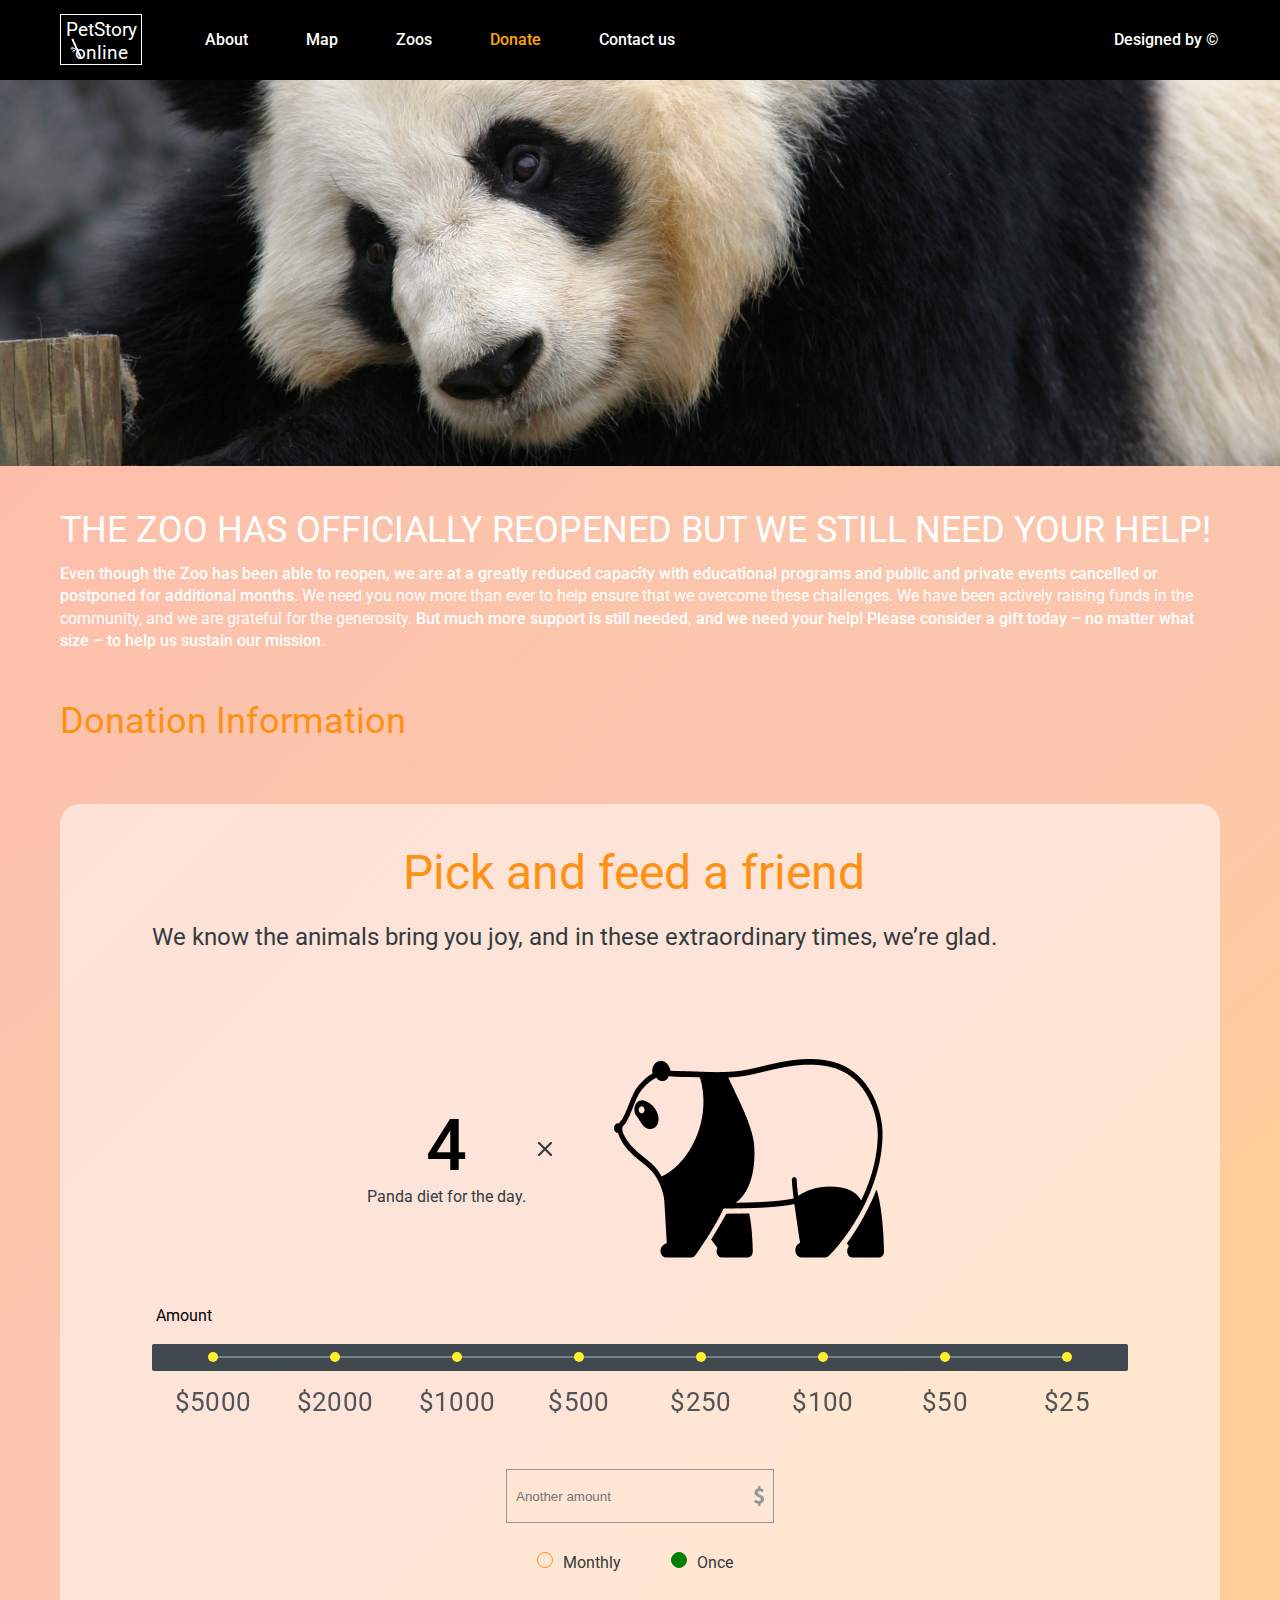
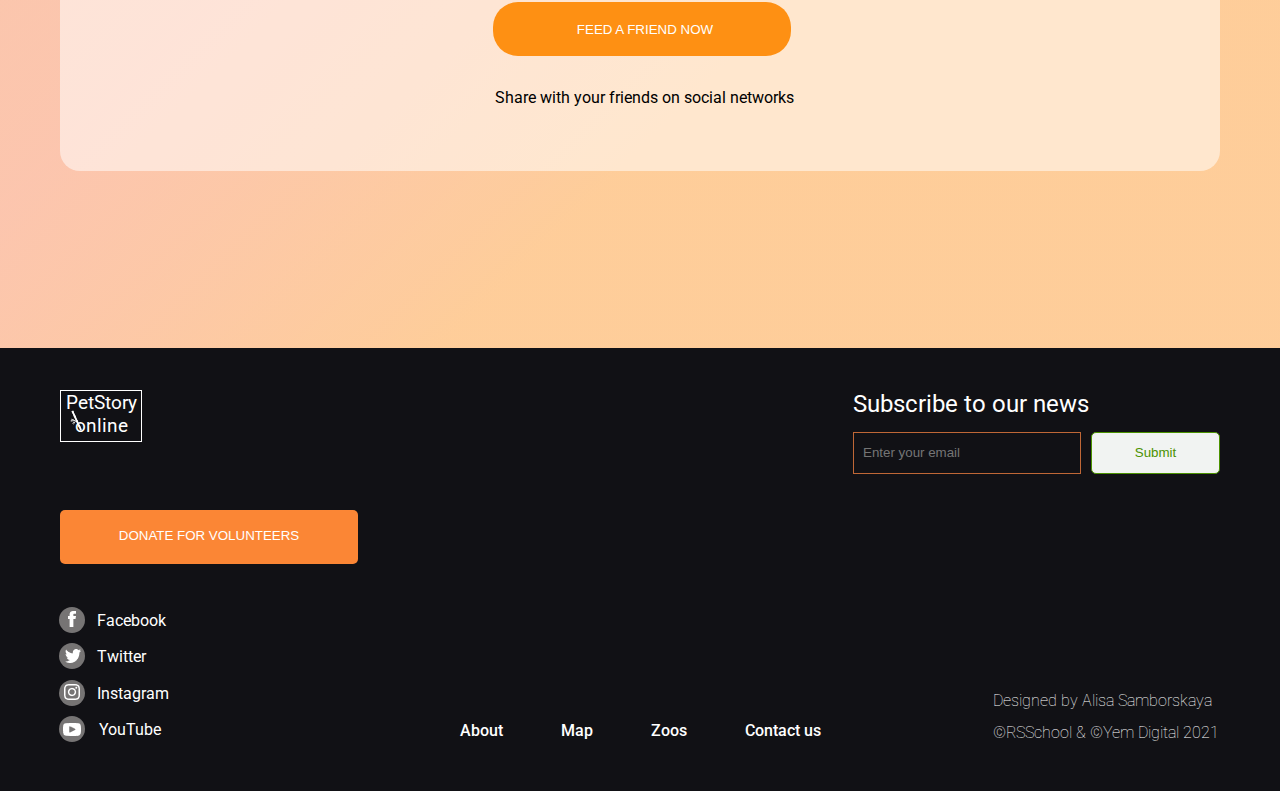
==== online-zoo/pages/donate/index.html @ 0aae767b "fix: add constraint on the input field, type=number" ====
<!DOCTYPE html>
<html lang="en">
<head>
    <meta charset="UTF-8">
    <meta http-equiv="X-UA-Compatible" content="IE=edge">
    <meta name="viewport" content="width=device-width, initial-scale=1.0">
    <!-- Fonts -->
    <link rel="preconnect" href="https://fonts.googleapis.com">
    <link rel="preconnect" href="https://fonts.gstatic.com" crossorigin>
    <link href="https://fonts.googleapis.com/css2?family=Roboto:wght@100;300;400;500;700&display=swap" rel="stylesheet">
    <!-- Css -->
    <link rel="stylesheet" href="../../assets/node_modules/normalize.css/normalize.css">
    <link rel="stylesheet" href="style.css">
    <!-- Icon -->
    <link rel="shortcut icon" href="../../assets/icons/donation.ico">
    <title>donate</title>
</head>
<body>
    <header class="header">
        <div class="container">
            <div class="wrapper">
                <div class="header__content">
                    <div class="header__menu">
                        <div class="header__logo">
                            <div class="header__logo__bamboo">
                                <img src="../../assets/icons/header_bamboo.svg" alt="bamboo">
                            </div>
                            <h1>
                                <a href="https://rolling-scopes-school.github.io/nkp1sss-JSFE2022Q3/online-zoo/pages/main">PetStory
                                    online</a>
                            </h1>
                        </div>
                        <nav class="menu__body">
                            <div class="menu__list">
                                <ul class="menu__list">
                                    <li><a class="menu__link" href="https://rolling-scopes-school.github.io/nkp1sss-JSFE2022Q3/online-zoo/pages/main">About</a>
                                    </li>
                                    <li><a href="#" class="menu__link">Map</a></li>
                                    <li><a href="#" class="menu__link">Zoos</a></li>
                                    <li><a class="donate" href="https://rolling-scopes-school.github.io/nkp1sss-JSFE2022Q3/online-zoo/pages/donate"
                                            class="menu__link">Donate</a></li>
                                    <li><a href="#" class="menu__link">Contact us</a></li>
                                </ul>
                            </div>
                        </nav>
                    </div>
                    <div>
                        <a class="designed"
                            href="https://www.figma.com/file/jfEFwkXVj1WRq7sUHDr8os/PetStory-online">Designed by ©
                        </a>
                    </div>
                </div>
            </div>
        </div>
    </header>
    <main class="main">
        <section class="background__panda"></section>
        <section class="feed__friend">
            <div class="wrapper">
                <div class="feed__friend__content">
                    <h2 class="content__title">THE ZOO HAS OFFICIALLY REOPENED BUT WE STILL NEED YOUR HELP!</h2>
                    <p class="content__text">Even though the Zoo has been able to reopen, we are at a greatly reduced capacity with educational programs and public
                    and private events cancelled or postponed for additional months. <span>We need you now more than ever to help ensure that we
                    overcome these challenges. We have been actively raising funds in the community, and we are grateful for the generosity.</span> But much more support is still needed, and we need your help! Please consider a gift today – no matter what size – to
                    help us sustain our mission.</p>
                    <p class="donation__info">Donation Information</p>
                    <div class="donate__">
                        <div class="wrpr">
                            <h2 class="donate__title">Pick and feed a friend</h2>
                            <p class="donate__text">We know the animals bring you joy, and in these extraordinary times, we’re glad.</p>
                            <div class="donate__widget">
                                <div class="donate__diet">
                                    <p class="p1">4</p>
                                    <p class="p2">Panda diet for the day.</p>
                                </div>
                                <div class="donate__icon">
                                    <img src="../../assets/icons/x_icon.png" alt="x__icon">
                                </div>
                                <div class="donate__panda">
                                    <img src="../../assets/images/animals-widget.png" alt="animals-widget">
                                </div>
                            </div>
                            <p class="donate__amount">Amount</p>
                            <div class="donate__dollars">
                                <div id="form-wrapper">
                                    <form action="/p/quote.php" method="GET">
                                        <div id="debt-amount-slider">
                                            <input type="radio" name="debt-amount" id="1" value="1" required>
                                            <label for="1" data-debt-amount="$5000"></label>
                                            <input type="radio" name="debt-amount" id="2" value="2" required>
                                            <label for="2" data-debt-amount="$2000"></label>
                                            <input type="radio" name="debt-amount" id="3" value="3" required>
                                            <label for="3" data-debt-amount="$1000"></label>
                                            <input type="radio" name="debt-amount" id="4" value="4" required>
                                            <label for="4" data-debt-amount="$500"></label>
                                            <input type="radio" name="debt-amount" id="5" value="5" required>
                                            <label for="5" data-debt-amount="$250"></label>
                                            <input type="radio" name="debt-amount" id="6" value="6" required>
                                            <label for="6" data-debt-amount="$100"></label>
                                            <input type="radio" name="debt-amount" id="7" value="7" required>
                                            <label for="7" data-debt-amount="$50"></label>
                                            <input type="radio" name="debt-amount" id="8" value="8" required>
                                            <label for="8" data-debt-amount="$25"></label>
                                            <div id="debt-amount-pos"></div>
                                        </div>
                                    </form>
                                </div>
                            </div>
                            <div class="donate__middle">
                                <div class="donate__number">
                                    <input  oninput="if (value.length > 4) value = 9999" min="1" max="9999" maxlength="4" class="donate__number__input" type="number" placeholder="Another amount">
                                </div>
                                <div class="donate__radio__buttons">
                                    <div class="rb__first">
                                        <label>
                                            <input class="rb" type="radio" name="first">
                                            Monthly
                                        </label>
                                    </div>
                                    <div class="rb_second">
                                        <label>
                                            <input class="rb" type="radio" name="first" checked>
                                            Once
                                        </label>
                                    </div>
                                </div>
                                <button class="feed__friend__now button">Feed a friend now</button>
                                <p class="donate__share">Share with your friends on social networks</p>
                            </div>
                        </div>
                    </div>
                </div>
            </div>
        </section>
    </main>
    <footer class="footer">
        <div class="container">
            <div class="wrapper">
                <div class="footer__content">
                    <div class="footer__logo">
                        <div class="footer__logo__bamboo">
                            <img src="../../assets/icons/header_bamboo.svg" alt="bamboo">
                        </div>
                        <h2>
                            <a href="https://rolling-scopes-school.github.io/nkp1sss-JSFE2022Q3/online-zoo/pages/main">PetStory
                                online</a>
                        </h2>
                    </div>
                    <div class="subscribe__form">
                        <h2 class="subscribe__title">Subscribe to our news</h2>
                        <form class="form" action="#">
                            <div class="input-bg">
                                <input type="email" placeholder="Enter your email" required>
                            </div>
                            <button class="form-btn" type="submit">Submit</button>
                        </form>
                    </div>
                    <div class="wrapper__wrapper">
                        <div class="wrapper__donat__button">
                            <form
                                action="https://rolling-scopes-school.github.io/nkp1sss-JSFE2022Q3/online-zoo/pages/donate"
                                method="GET">
                                <button type="submit" class="donate__button button">donate for volunteers</button>
                            </form>
                        </div>
                    </div>
                    <ul class="network__icons">
                        <li class="network__item">
                            <a class="net__link" href="#">
                                <span class="span">
                                    <img class="network fb" src="../../assets/icons/fb.png" alt="fb">
                                </span>
                                &nbsp; Facebook
                            </a>
                        </li>
                        <li class="network__item">
                            <a class="net__link" href="#">
                                <span class="span">
                                    <img class="network tw" src="../../assets/icons/tw.png" alt="tw">
                                </span>
                                Twitter
                            </a>
                        </li>
                        <li class="network__item">
                            <a class="net__link" href="#">
                                <span class="span">
                                    <img class="network inst" src="../../assets/icons/inst.png" alt="inst">
                                </span>
                                Instagram
                            </a>
                        </li>
                        <li class="network__item">
                            <a class="net__link" href="#">
                                <span class="span">
                                    <img class="network youtube" src="../../assets/icons/youtube.png" alt="youtube">
                                </span>
                                YouTube
                            </a>
                        </li>
                    </ul>
                    <!--<div class="network__icons">
                        <div class="icon1 icon">
                            <div class="network__image">
                                <img src="../../assets/icons/fb.png" alt="fb">
                            </div>
                            <p class="network__name"><a class="link"
                                    href="https://www.facebook.com/profile.php?id=100042262929899">Facebook</a></p>
                        </div>
                        <div class="icon2 icon">
                            <div class="network__image">
                                <img src="../../assets/icons/tw.png" alt="tw">
                            </div>
                            <p class="network__name"><a class="link" href="https://twitter.com/nkp1sss">Twitter</a></p>
                        </div>
                        <div class="icon3 icon">
                            <div class="network__image">
                                <img src="../../assets/icons/inst.png" alt="inst">
                            </div>
                            <p class="network__name"><a class="link"
                                    href="https://www.instagram.com/nikita__kovalyov/">Instagram</a></p>
                        </div>
                        <div class="icon4 icon">
                            <div class="network__image">
                                <img src="../../assets/icons/youtube.png" alt="youtube">
                            </div>
                            <p class="network__name"><a class="link"
                                    href="https://www.youtube.com/c/RollingScopesSchool">YouTube</a></p>
                        </div>
                    </div>-->
                    <nav class="menu__body footer__menu__body">
                        <div class="menu__list">
                            <ul class="menu__list">
                                <li><a class="about"
                                        href="https://rolling-scopes-school.github.io/nkp1sss-JSFE2022Q3/online-zoo/pages/main">About</a>
                                </li>
                                <li><a href="#" class="menu__link">Map</a></li>
                                <li><a href="#" class="menu__link">Zoos</a></li>
                                <li><a href="#" class="menu__link">Contact us</a></li>
                            </ul>
                        </div>
                    </nav>
                    <div class="designer__end">
                        <p class="footer__designed">Designed by Alisa Samborskaya<br>©RSSchool & ©Yem Digital 2021</p>
                    </div>
                </div>
            </div>
        </div>
    </footer>
</body>
</html>
---- online-zoo/pages/donate/style.css ----
/* General */
*,
*:before,
*:after {
    box-sizing: border-box;
}

body {
    margin: 0;
    padding: 0;
    font-family: 'Roboto', sans-serif;
    font-weight: 400;
    height: 2300px;
}

a {
    text-decoration: none;
}


.button {
    width: 298px;
    height: 54px;
    color: #FFFFFF;
    text-align: center;
    text-transform: uppercase;
    cursor: pointer;
    border: none;
    font-weight: 500;
    line-height: 140%;
}

.button:hover {
    background-color: orange;
}

.button:active {
    background-color: green;
}




/* Container and wrapper */
.container {
    max-width: 1600px;
    margin: 0 auto;
    width: 100%;
}

.wrapper {
    max-width: 1160px;
    margin: 0 auto;
    width: 100%;
}

/* Header */
.header {
    background-color: black;
    position: relative;
    z-index: 1;
}

.header__content {
    display: flex;
    flex-direction: row;
    justify-content: space-between;
    align-items: center;
    padding: 1px 0 2px 0;
    position: relative;
    z-index: 1;
}

.header__menu {
    display: flex;
    align-items: center;
    margin-left: 10px;
}

.header__logo {
    max-width: 82px;
    margin-left: -10px;
    margin-right: 23px;
}

.header__logo__bamboo {
    position: absolute;
    top: 38px;
    margin-left: 10px;
}

h1 {
    font-weight: 400;
    font-size: 19.0145px;
    line-height: 120%;
    text-align: center;
    vertical-align: center;
    border: 1.18841px solid white;
    padding-top: 4px;
}

h1 a {
    color: white;
}

.menu__list {
    display: flex;
}

.menu__list li {
    margin-right: 58px;
    list-style-type: none;
    font-weight: 500;
}

.menu__list a {
    color: white;
}

.menu__link:hover {
    color: orange;
}

.menu__link:active {
    color: green;
}

a.donate {
    color: orange;
    cursor: default;
}

.designed {
    color: white;
    font-weight: 500;
    margin-right: 1px;
}

.designed:hover {
    text-decoration: underline;
}

/* background__panda */
.background__panda {
    height: 390px;
    background-image: url('../../assets/images/panda_bg.png');
    background-position: center;
    background-size: cover;
    background-repeat: no-repeat;
    overflow: hidden;
    position: relative;
    bottom: 4px;
}


/* feed__friend */
.feed__friend {
    min-height: 1482px; /*
    gew
    few
    fe
    bf
bfd
bfd
    */
    background: linear-gradient(315.75deg, rgba(254, 210, 144, 0.7) 30.06%, #FEBDAB 100.95%, rgba(254, 210, 144, 0.7) 106.36%), linear-gradient(315.75deg, rgba(254, 189, 171, 0.74) 30.06%, rgba(243, 169, 248, 0.66) 50.74%, #E0D8F0 80.49%, #EAF7FE 127.9%, #EAF7FE 149.54%), linear-gradient(315.75deg, rgba(254, 189, 171, 0.74) 30.06%, rgba(243, 169, 248, 0.66) 50.74%, #E0D8F0 80.49%, #EAF7FE 127.9%, #EAF7FE 149.54%);
    position: relative;
    bottom: 34px;
}

.feed__friend__content {}

.content__title {
    font-weight: 400;
    font-size: 36px;
    color: white;
    padding-top: 43px;
}

.content__text {
    font-weight: 500;
    font-size: 16px;
    line-height: 140%;
    color: white;
    margin-top: -18px;
    margin-bottom: 46px;
}

.content__text span {
    font-weight: 400;
}

.donation__info {
    font-size: 36px;
    line-height: 130%;
    color: #FE9013;
    margin-bottom: 59px;
}

.donate__ {
    background: rgba(255, 255, 255, 0.52);
    -webkit-backdrop-filter: blur(2px);
    -moz-backdrop-filter: blur(2px);
    border-radius: 20px;
}

.wrpr {
    max-width: 976px;
    margin: 0 auto;
    width: 100%;
}

.donate__title {
    font-size: 48px;
    line-height: 120%;
    color: #FE9013;
    font-weight: 400;
    text-align: center;
    padding-top: 40px;
    margin-left: -13px;
    margin-bottom: -3px;
}

.donate__text {
    font-weight: 400;
    font-size: 24px;
    line-height: 120%;
    color: #333B41;
}

.donate__widget {
    display: flex;
    justify-content: center;
    align-items: center;
}

.donate__diet {
    text-align: center;
    margin-top:108px;
}

.donate__diet .p1 {
    font-weight: 500;
    font-size: 72px;
    color: black;
    margin: 0;
    margin-bottom: 10px;
    position: relative;
    right: 1px;
}

.donate__diet.donate__diet .p2 {
    font-weight: 400;
    font-size: 16px;
    line-height: 140%;
    color: #333B41;
    position: relative;
    bottom: 18px;
    right: 1px;
}

.donate__icon {
    margin-left: 11px;
    margin-right: 76px;
    margin-top: 64px;
}

.donate__panda {
    position: relative;
    right: 14px;
    margin-top: 36px;
}

.donate__amount {
    line-height: 140%;
    color: black;
    font-weight: 400;
    margin-top: 43px;
    margin-left: 4px;
}

/*.donate__dollars {
    margin-top: 17px;
    height: 27px;
    background: #404950;
    border-radius: 2px;
}*/
#form-wrapper {
    width: 100%;
    display: flex;
    flex-direction: column;
    align-items: center;
    margin-top: 17px;
    height: 27px;
    background: #404950;
    border-radius: 2px;
    position: relative;
}

form {
    width: 100%;
}

form #debt-amount-slider {
    display: flex;
    flex-direction: row;
    align-content: stretch;
    position: relative;
    width: 100%;
    height: 50px;
    user-select: none;
    position: absolute;
    bottom: -11px;
}

form #debt-amount-slider::before {
    content: " ";
    position: absolute;
    height: 2px;
    width: 100%;
    width: calc(100% * (8.8 / 10));
    top: 50%;
    left: 50%;
    transform: translate(-50%, -50%);
    background: #72828E;
}

form #debt-amount-slider input,
form #debt-amount-slider label {
    box-sizing: border-box;
    flex: 1;
    user-select: none;
    cursor: pointer;
}

form #debt-amount-slider label {
    display: inline-block;
    position: relative;
    width: 20%;
    height: 100%;
    user-select: none;
}

form #debt-amount-slider label::before {
    content: attr(data-debt-amount);
    position: absolute;
    left: 50%;
    margin-top: 10px;
    transform: translate(-50%, 45px);
    font-size: 26px;
    font-weight: 500;
    letter-spacing: 0.4px;
    font-weight: 400;
    white-space: nowrap;
    opacity: 0.85;
    transition: all 0.15s ease-in-out;
    color: #333B41;
}

form #debt-amount-slider label::after {
    content: " ";
    position: absolute;
    left: 50%;
    top: 50%;
    font-size: 26px;
    font-weight: 500;
    transform: translate(-50%, -50%);
    width: 10px;
    height: 10px;
    background: #FFEE2E;
    border-radius: 50%;
    pointer-events: none;
    user-select: none;
    z-index: 1;
    cursor: pointer;
    transition: all 0.15s ease-in-out;
}

form #debt-amount-slider label:hover::after {
    transform: translate(-50%, -50%) scale(1.25);
}

form #debt-amount-slider input {
    display: none;
}

form #debt-amount-slider input:checked+label::before {
    font-weight: 600;
    opacity: 1;
}

form #debt-amount-slider input:checked+label::after {
    border-width: 4px;
    transform: translate(-50%, -50%) scale(0.75);
    content: '';
    position: absolute;
    background-image: url('../../assets/images/circles.png');
    left: 50%;
    top: 50%;
    height: 40px;
    width: 40px;
    background-size: 40px 40px;
}

form #debt-amount-slider input:checked~#debt-amount-pos {
    opacity: 1;
}

form #debt-amount-slider input:checked:nth-child(1)~#debt-amount-pos {
    left: 10%;
}

form #debt-amount-slider input:checked:nth-child(3)~#debt-amount-pos {
    left: 30%;
}

form #debt-amount-slider input:checked:nth-child(5)~#debt-amount-pos {
    left: 50%;
}

form #debt-amount-slider input:checked:nth-child(7)~#debt-amount-pos {
    left: 70%;
}

form #debt-amount-slider input:checked:nth-child(9)~#debt-amount-pos {
    left: 90%;
}

form #debt-amount-slider #debt-amount-pos {

}

form:valid #debt-amount-slider input+label::before {
    transform: translate(-50%, 45px) scale(0.9);
    transition: all 0.15s linear;
}

form:valid #debt-amount-slider input:checked+label::before {
    transform: translate(-50%, 45px) scale(1.1);
    transition: all 0.15s linear;
    color: #FE9013;
}

form:valid #debt-amount-slider input:checked::before {
    content: '';
    position: absolute;
    background-image: url('../../assets/images/circles.png');
    left: 50px;
    top: 50px;
    height: 40px;
    width: 40px;
    background-size: 40px 40px;
}

@keyframes spin {
    from {
        transform: rotate(0deg);
        width: 24px;
        opacity: 1;
        margin-right: 12px;
    }

    to {
        transform: rotate(360deg);
        width: 24px;
        opacity: 1;
        margin-right: 12px;
    }
}

.donate__middle {
    display: flex;
    flex-direction: column;
    align-items: center;
    margin-top: 98px;
    padding-bottom: 48px;
}

input[type="number"] {
    width: 268px;
    height: 54px;
    background-color: #FEE5D4;
    border: 1px solid #929699;
    color: #929699;
    padding-left: 9px;
}

input::-webkit-outer-spin-button,
input::-webkit-inner-spin-button {
    -webkit-appearance: none;
    margin: 0;
}

.donate__number__input {
    position: relative;
    background-image: url('../../assets/icons/dollar.png');
    background-position: 96.6% 50%;
    background-repeat: no-repeat;
}

.donate__radio__buttons {
    margin-top: 26px;
    display: flex;
    justify-content: space-around;
    width: 280px;
    margin-left: 5px;
}

.donate__radio__buttons label {
    line-height: 140%;
    color: #333B41;
    font-weight: 400;
}

input[type="radio"] {
    -webkit-appearance: none;
    margin-right: 6px;
    width: 16px;
    height: 16px;
    border-radius: 50%;
    border: 1px solid #FE9013
}

input[type="radio"]:checked {
    background-color: green;
    border: 1px solid green;
}

.rb__first {
    margin-right: 0;
    position: relative;
    right: 21px;
}

.rb_second {
    margin-left: -76px;
}

.button {
    width: 298px;
    height: 54px;
    color: #FFFFFF;
    text-align: center;
    text-transform: uppercase;
    cursor: pointer;
    border: none;
    font-weight: 500;
    line-height: 140%;
}

.feed__friend__now {
    border-radius: 25px;
    background-color: #FE9013;
    margin-top: 28px;
    margin-left: 3px;
    padding-left: 13px;
    padding-top: 2px;
}

.donate__share {
    margin-top: 32px;
    margin-left: 8px;
}

/* Footer */
.footer {
    position: relative;
    bottom: 34px;
    height: 443px;
    background-color: #111115;
}

.footer .wrapper {
    position: relative;
}

.footer__content {
    display: flex;
    flex-flow: row wrap;
    justify-content: space-between;
    align-items: flex-end;
}

.footer__logo {
    max-width: 82px;
}

.footer__logo__bamboo {
    position: absolute;
    top: 62px;
    margin-left: 10px;
}

.footer__logo h2 {
    position: relative;
    bottom: 16px;
    font-weight: 400;
    font-size: 19.0145px;
    line-height: 120%;
    text-align: center;
    vertical-align: center;
    border: 1.18841px solid white;
    padding-top: 1px;
    padding-bottom: 3px;
}

.footer__logo h2 a {
    color: white;
}

.subscribe__form {
    width: 367px;
}

.subscribe__title {
    font-style: normal;
    font-weight: 400;
    font-size: 24px;
    line-height: 120%;
    color: white;
    margin-top: 42px;
    margin-bottom: 13px;
}

.form {
    display: flex;
    align-items: center;
}

input[type=email] {
    background-color: #111115;
    width: 228px;
    border: 1px solid #BF6736;
    height: 42px;
    padding-left: 9px;
    color: #BDBDBD;
    margin-right: 10px;
}

.form-btn {
    width: 129px;
    height: 42px;
    background: #F1F3F2;
    border: 1px solid #4B9200;
    border-radius: 5px;
    color: #4B9200;
    cursor: pointer;
}

.form-btn:hover {
    background-color: #ffd8d8;
}

.wrapper__wrapper {
    width: 100%;
}

.wrapper__donat__button {
    margin-top: 36px;
    width: 298px;
}

.donate__button {
    background-color: #FB8635;
    border-radius: 5px;
    cursor: pointer;
}

.icon {
    display: flex;
    align-items: center;
    margin-bottom: -24px;
}

.network__icons {
    margin-top: 28px;
}

.network__image {
    width: 26px;
    height: 26px;
    background: rgba(196, 196, 196, 0.5);
    display: flex;
    justify-content: center;
    align-items: center;
    border-radius: 50%;
    margin-right: 12px;
}

.network__image:hover {
    opacity: 0.6;
}

.network__name {
    margin-top: 21px;
    line-height: 140%;
    color: white;
    cursor: pointer;
}

.network__name:hover {
    text-decoration: underline;
}

.footer__menu__body {
    position: relative;
    top: 2px;
    left: 56px;
}

.link {
    color: white;
}

.designer__end {
    position: relative;
    top: 6px;
    right: 1px;
}

.footer__designed {
    font-weight: 100;
    font-size: 16px;
    line-height: 130%;
    color: white;
    margin-bottom: -5px;
    position: relative;
    bottom: 16px;
    line-height: 200%;
}

.footer__designed:hover {
    text-decoration: underline;
    color: green;
    cursor: pointer;
}

.span:before {
    content: '';
    position: absolute;
    top: -4px;
    left: -18px;
    z-index: 0;
    height: 26px;
    width: 26px;
    border-radius: 15px;
    background-color: #767474;
}

.network__icons {
    position: relative;
    top: 18px;
    left: -23px;
}

.network {
    position: relative;
    left: -9px;
    top: 1px;
}

.fb {}

.tw {
    left: -12px;
    top: 1px;
}

.inst {
    left: -13px;
    top: 1px;
}

.youtube {
    left: -14px;
    bottom: 1px;
}

.network__item {
    margin-bottom: 17px;
}

.network__item:hover {
    color: green;
}

.network__item a {
    position: relative;
    color: white;
    text-align: left;
}

.net__link:hover {
    color: green;
}
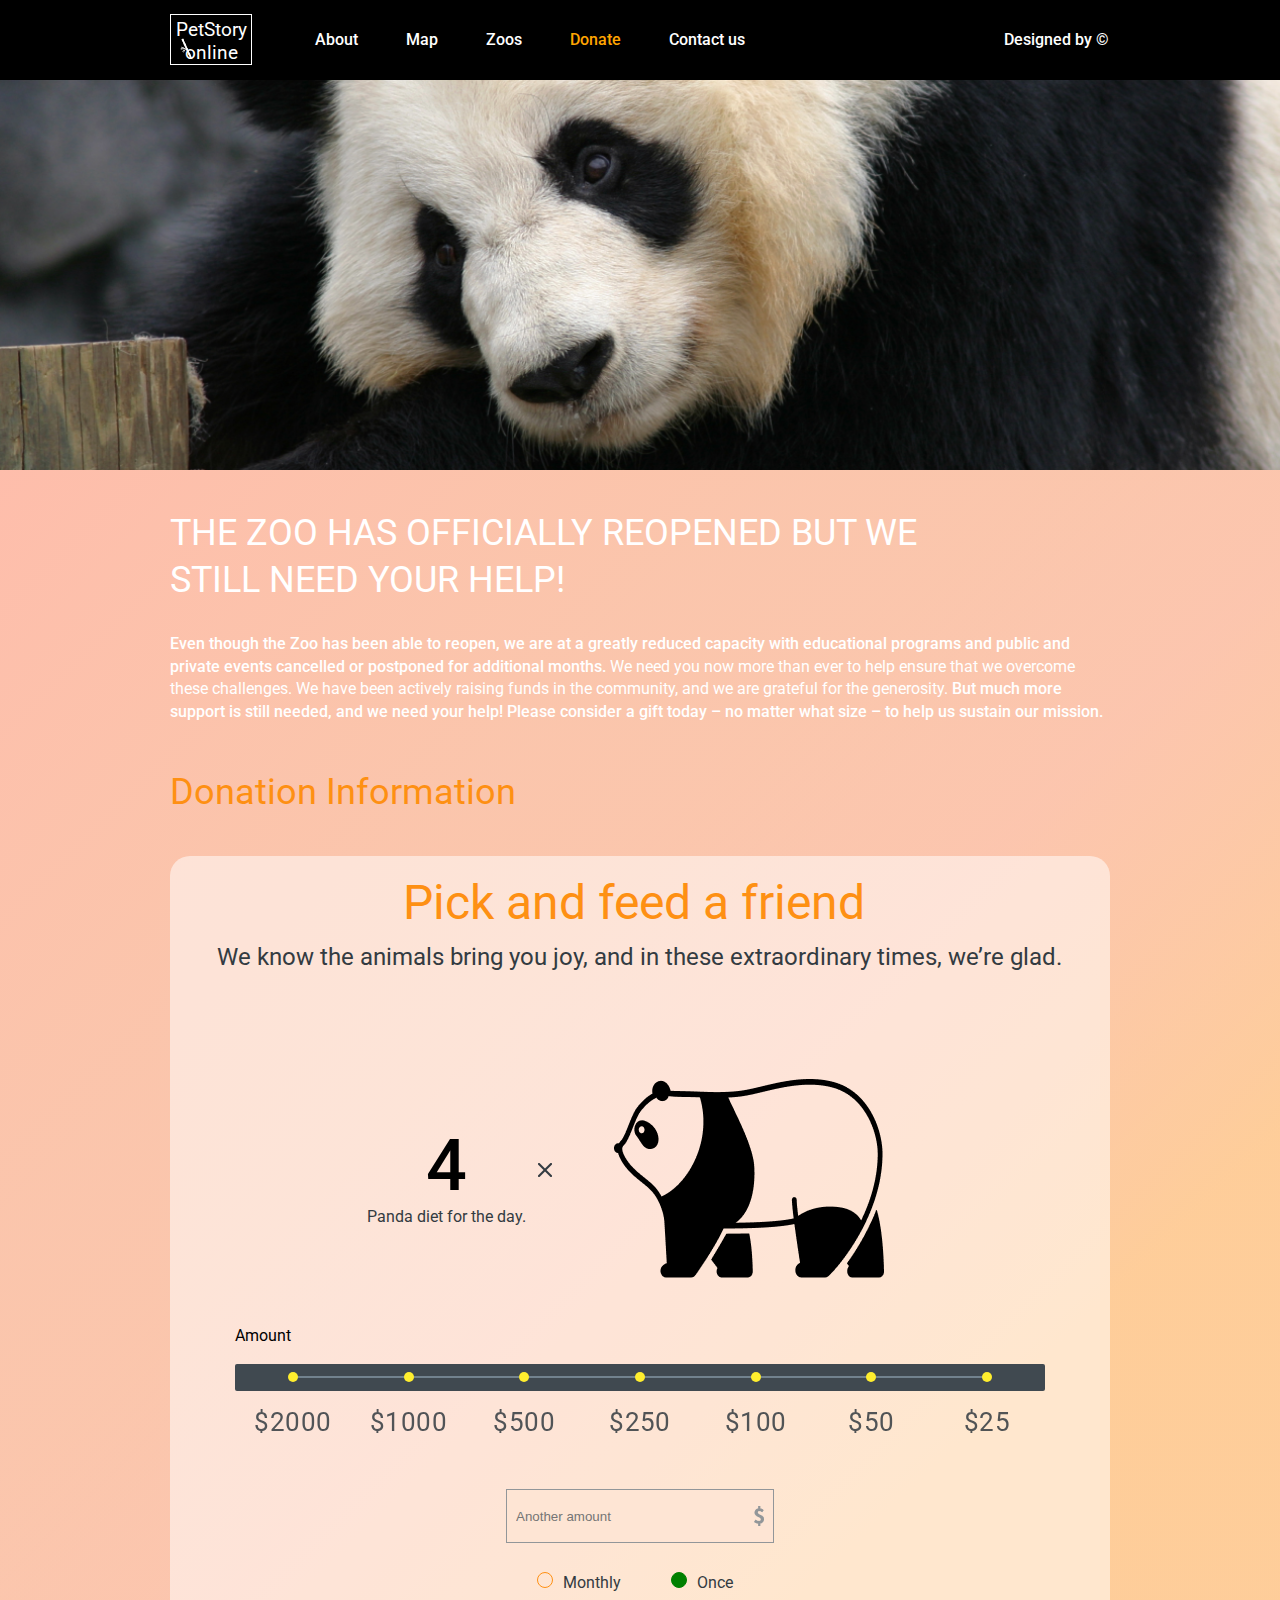
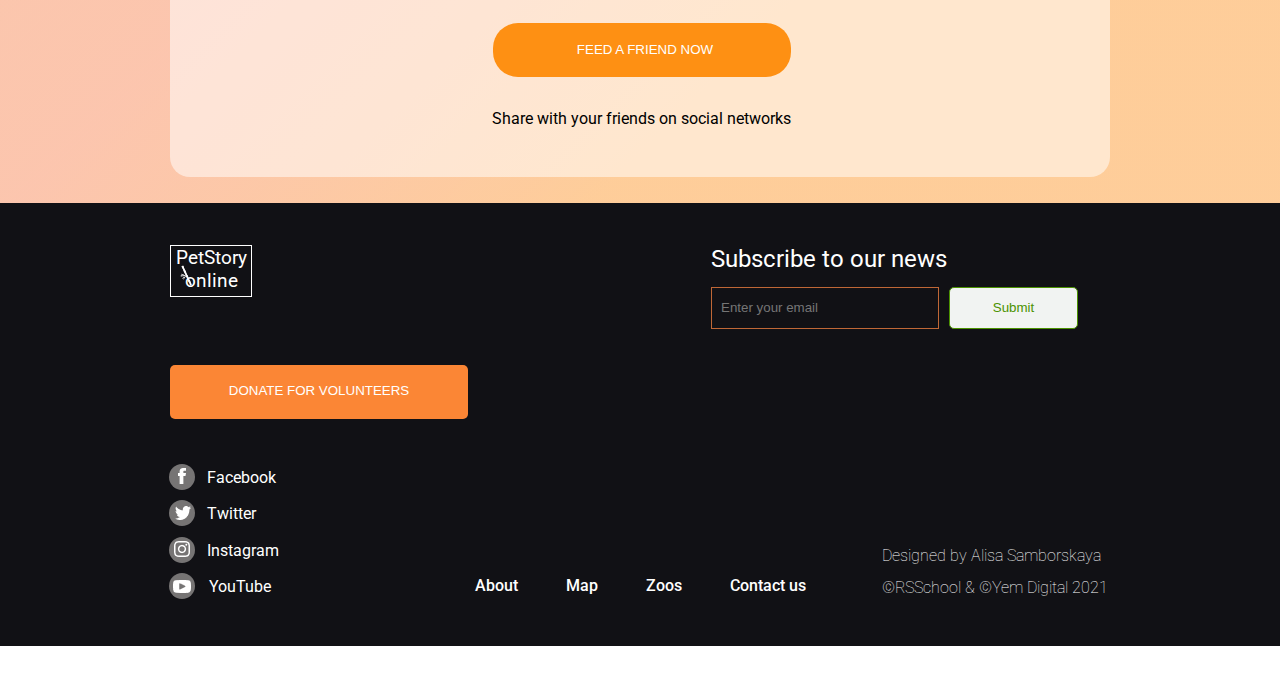
==== commit 8f02c8ef: "feat: add adaptiv on the 1000px breakpoint on the petstory page" ====
--- a/online-zoo/pages/donate/index.html
+++ b/online-zoo/pages/donate/index.html
@@ -84,24 +84,45 @@
                             <div class="donate__dollars">
                                 <div id="form-wrapper">
                                     <form action="/p/quote.php" method="GET">
-                                        <div id="debt-amount-slider">
-                                            <input type="radio" name="debt-amount" id="1" value="1" required>
-                                            <label for="1" data-debt-amount="$5000"></label>
-                                            <input type="radio" name="debt-amount" id="2" value="2" required>
-                                            <label for="2" data-debt-amount="$2000"></label>
-                                            <input type="radio" name="debt-amount" id="3" value="3" required>
-                                            <label for="3" data-debt-amount="$1000"></label>
-                                            <input type="radio" name="debt-amount" id="4" value="4" required>
-                                            <label for="4" data-debt-amount="$500"></label>
-                                            <input type="radio" name="debt-amount" id="5" value="5" required>
-                                            <label for="5" data-debt-amount="$250"></label>
-                                            <input type="radio" name="debt-amount" id="6" value="6" required>
-                                            <label for="6" data-debt-amount="$100"></label>
-                                            <input type="radio" name="debt-amount" id="7" value="7" required>
-                                            <label for="7" data-debt-amount="$50"></label>
-                                            <input type="radio" name="debt-amount" id="8" value="8" required>
-                                            <label for="8" data-debt-amount="$25"></label>
-                                            <div id="debt-amount-pos"></div>
+                                        <div class="slider1600">
+                                            <div id="debt-amount-slider">
+                                                <input type="radio" name="debt-amount" id="1" value="1" required>
+                                                <label for="1" data-debt-amount="$5000"></label>
+                                                <input type="radio" name="debt-amount" id="2" value="2" required>
+                                                <label for="2" data-debt-amount="$2000"></label>
+                                                <input type="radio" name="debt-amount" id="3" value="3" required>
+                                                <label for="3" data-debt-amount="$1000"></label>
+                                                <input type="radio" name="debt-amount" id="4" value="4" required>
+                                                <label for="4" data-debt-amount="$500"></label>
+                                                <input type="radio" name="debt-amount" id="5" value="5" required>
+                                                <label for="5" data-debt-amount="$250"></label>
+                                                <input type="radio" name="debt-amount" id="6" value="6" required>
+                                                <label for="6" data-debt-amount="$100"></label>
+                                                <input type="radio" name="debt-amount" id="7" value="7" required>
+                                                <label for="7" data-debt-amount="$50"></label>
+                                                <input type="radio" name="debt-amount" id="8" value="8" required>
+                                                <label for="8" data-debt-amount="$25"></label>
+                                                <div id="debt-amount-pos"></div>
+                                            </div>
+                                        </div>
+                                        <div class="slider1000">
+                                            <div id="debt-amount-slider">
+                                                <input type="radio" name="debt-amount" id="2" value="2" required>
+                                                <label for="2" data-debt-amount="$2000"></label>
+                                                <input type="radio" name="debt-amount" id="3" value="3" required>
+                                                <label for="3" data-debt-amount="$1000"></label>
+                                                <input type="radio" name="debt-amount" id="4" value="4" required>
+                                                <label for="4" data-debt-amount="$500"></label>
+                                                <input type="radio" name="debt-amount" id="5" value="5" required>
+                                                <label for="5" data-debt-amount="$250"></label>
+                                                <input type="radio" name="debt-amount" id="6" value="6" required>
+                                                <label for="6" data-debt-amount="$100"></label>
+                                                <input type="radio" name="debt-amount" id="7" value="7" required>
+                                                <label for="7" data-debt-amount="$50"></label>
+                                                <input type="radio" name="debt-amount" id="8" value="8" required>
+                                                <label for="8" data-debt-amount="$25"></label>
+                                                <div id="debt-amount-pos"></div>
+                                            </div>
                                         </div>
                                     </form>
                                 </div>
--- a/online-zoo/pages/donate/style.css
+++ b/online-zoo/pages/donate/style.css
@@ -295,6 +295,10 @@
     background: #404950;
     border-radius: 2px;
     position: relative;
+}
+
+.slider1000 {
+    display: none;
 }
 
 form {
@@ -666,42 +670,6 @@
     cursor: pointer;
 }
 
-.icon {
-    display: flex;
-    align-items: center;
-    margin-bottom: -24px;
-}
-
-.network__icons {
-    margin-top: 28px;
-}
-
-.network__image {
-    width: 26px;
-    height: 26px;
-    background: rgba(196, 196, 196, 0.5);
-    display: flex;
-    justify-content: center;
-    align-items: center;
-    border-radius: 50%;
-    margin-right: 12px;
-}
-
-.network__image:hover {
-    opacity: 0.6;
-}
-
-.network__name {
-    margin-top: 21px;
-    line-height: 140%;
-    color: white;
-    cursor: pointer;
-}
-
-.network__name:hover {
-    text-decoration: underline;
-}
-
 .footer__menu__body {
     position: relative;
     top: 2px;
@@ -792,4 +760,99 @@
 
 .net__link:hover {
     color: green;
+}
+
+.network__item:hover .net__link>.span::before {
+    background-color: #4B9200;
+}
+
+
+/* Mediaquery Mediaquery Mediaquery Mediaquery Mediaquery Mediaquery Mediaquery Mediaquery Mediaquery*/
+/* Mediaquery Mediaquery Mediaquery Mediaquery Mediaquery Mediaquery Mediaquery Mediaquery Mediaquery*/
+/* Mediaquery Mediaquery Mediaquery Mediaquery Mediaquery Mediaquery Mediaquery Mediaquery Mediaquery*/
+/* Mediaquery Mediaquery Mediaquery Mediaquery Mediaquery Mediaquery Mediaquery Mediaquery Mediaquery*/
+/* Mediaquery Mediaquery Mediaquery Mediaquery Mediaquery Mediaquery Mediaquery Mediaquery Mediaquery*/
+
+@media screen and (max-width: 1599px) {
+    .wrapper {
+        max-width: 940px;
+    }
+
+    .menu__list li {
+        margin-right: 48px;
+    }
+
+    .background__panda {
+        background-position: 28.6%;
+        height: 394px;
+    }
+
+    .feed__friend {
+        height: 1400px;
+    }
+    .content__title {
+        max-width: 800px;
+        line-height: 130%;
+        padding-top: 40px;
+    }
+    .content__text {
+        margin-top: 0px;
+    }
+    .donation__info {
+        margin-bottom: 38px;
+    }
+    .donate__title {
+        padding-top: 18px;
+    }
+    .donate__text {
+        margin-left: 47px;
+        margin-top: 15px;
+    }
+    .slider1600 {
+        display: none;
+    }
+    .slider1000 {
+        display: block;
+    }
+    .donate__amount {
+        margin-left: 65px;
+    }
+    #form-wrapper {
+        width: 810px;
+        margin-left: 65px;
+    }
+    form #debt-amount-slider::before {
+        content: " ";
+        position: absolute;
+        height: 2px;
+        width: 100%;
+        width: calc(98% * (8.8 / 10));
+        top: 50%;
+        left: 50%;
+        transform: translate(-50%, -50%);
+        background: #72828E;
+    }
+    .donate__share {
+        margin-left: 3px;
+        margin-bottom: 1px;
+    }
+    
+    .footer {
+        margin-top: -149px;
+    }
+    .subscribe__form {
+        position: relative;
+        right: 32px;
+    }
+    .network__icons {
+        margin-top: 30px;
+    }
+    .footer__menu__body {
+        top: 0px;
+        left: 51px;
+    }
+    .footer__designed {
+        bottom: 18px;
+        right: 1px;
+    }
 }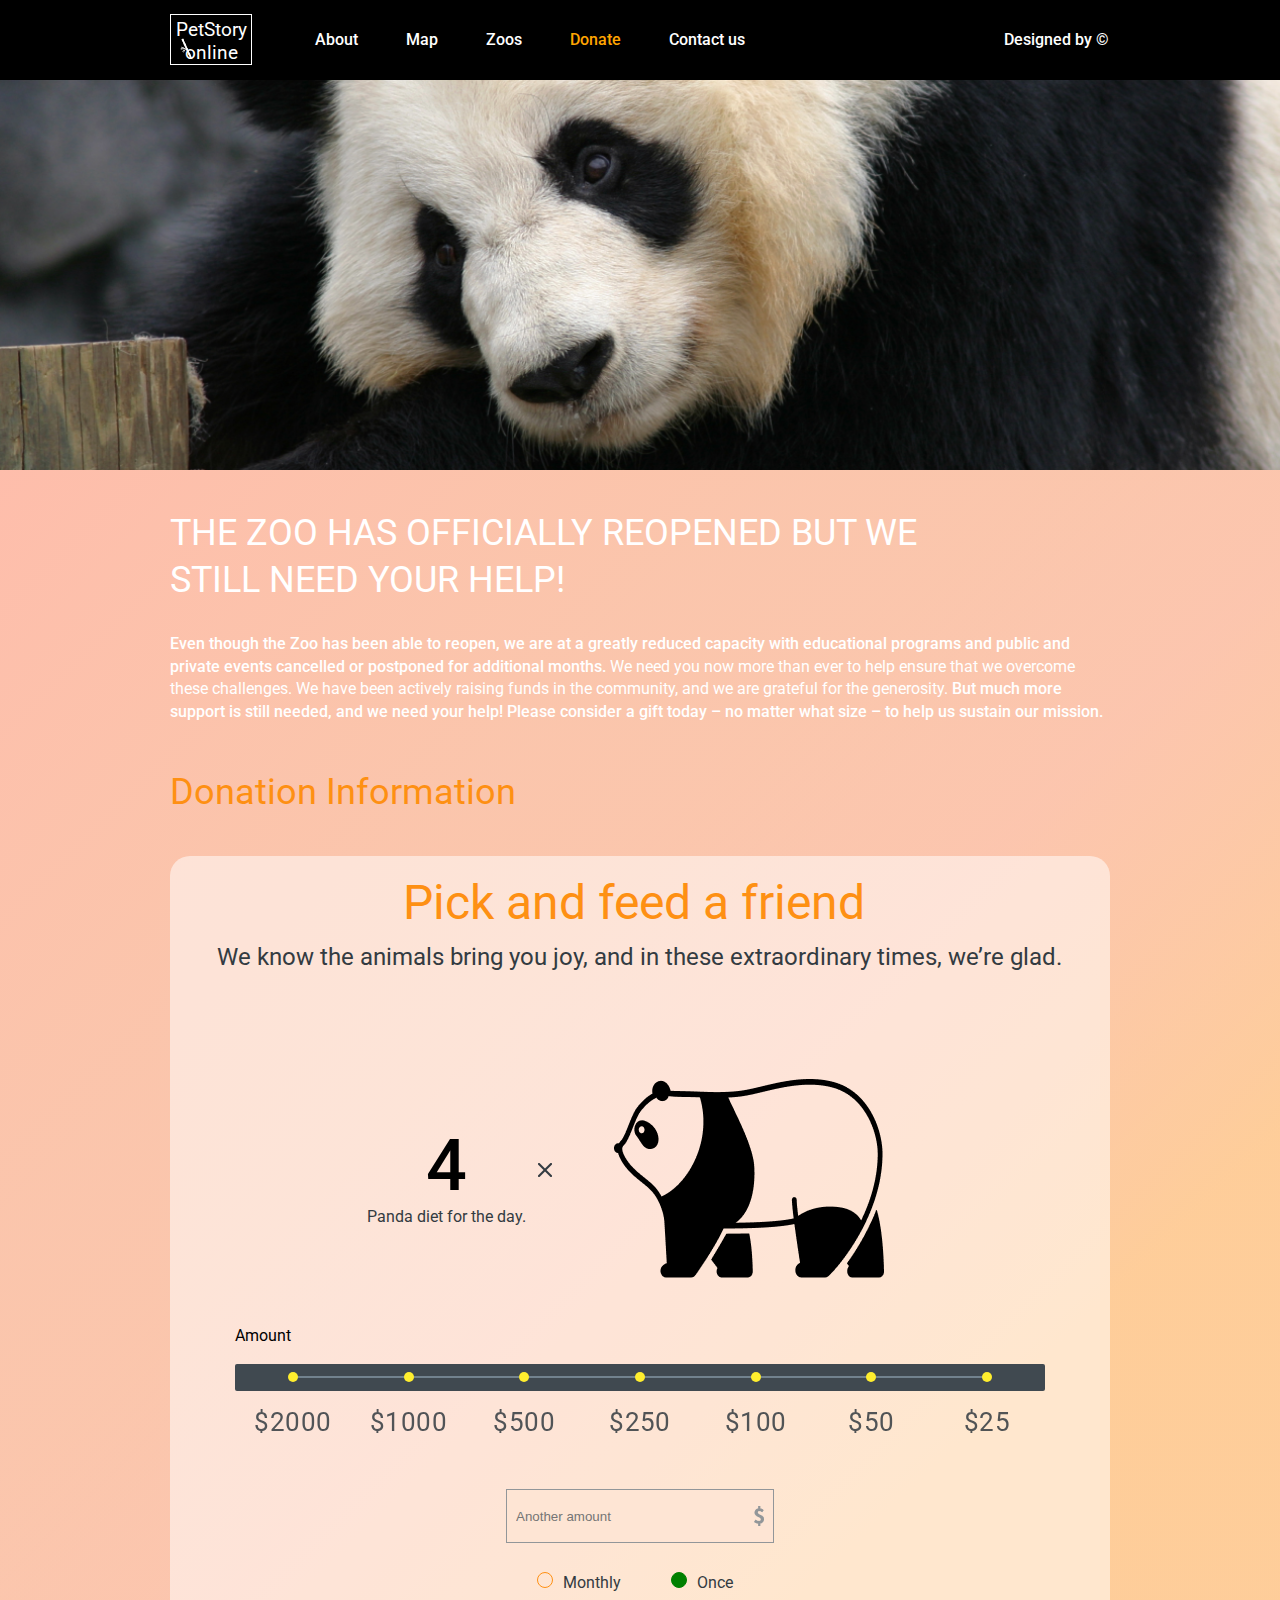
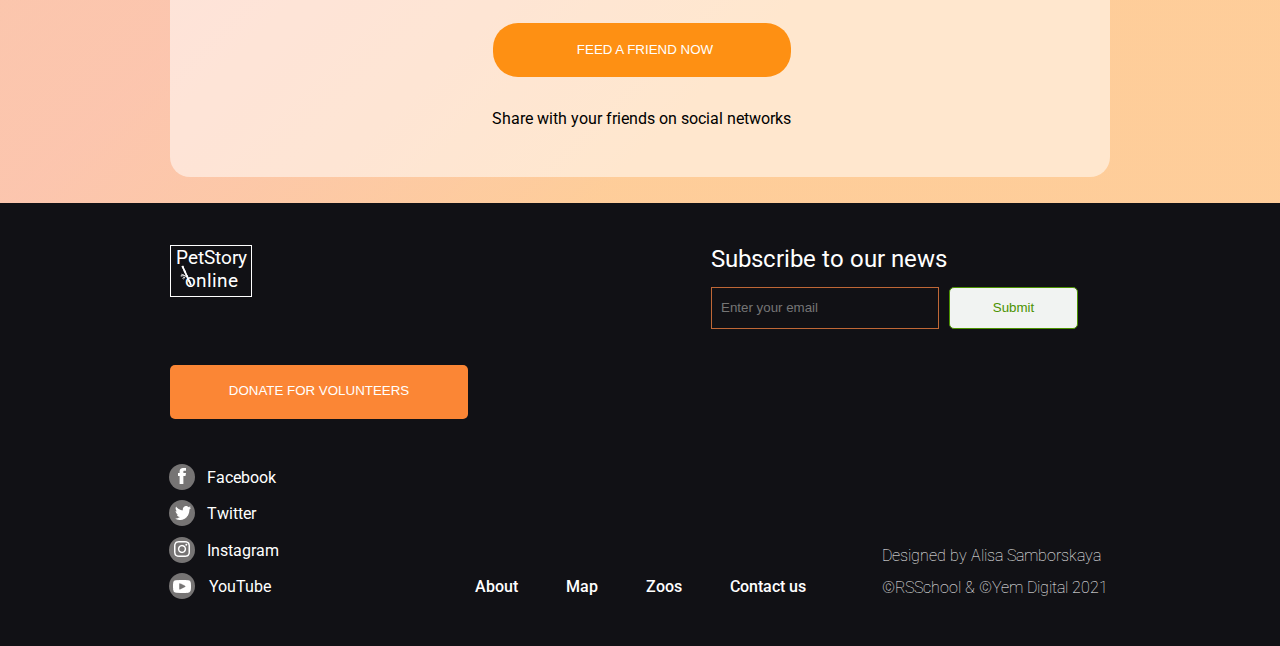
==== commit d8d59812: "feat: add adaptiv on the landing page and petstory page (640px)" ====
--- a/online-zoo/pages/donate/index.html
+++ b/online-zoo/pages/donate/index.html
@@ -30,7 +30,8 @@
                                     online</a>
                             </h1>
                         </div>
-                        <nav class="menu__body">
+                        <nav class="header__menu__body">
+                        <nav class="header__menu__body">
                             <div class="menu__list">
                                 <ul class="menu__list">
                                     <li><a class="menu__link" href="https://rolling-scopes-school.github.io/nkp1sss-JSFE2022Q3/online-zoo/pages/main">About</a>
@@ -48,6 +49,9 @@
                         <a class="designed"
                             href="https://www.figma.com/file/jfEFwkXVj1WRq7sUHDr8os/PetStory-online">Designed by ©
                         </a>
+                    </div>
+                    <div class="menu__burger">
+                        <img src="../../assets/images/burger_menu.png" alt="menu__burger">
                     </div>
                 </div>
             </div>
@@ -107,20 +111,35 @@
                                         </div>
                                         <div class="slider1000">
                                             <div id="debt-amount-slider">
-                                                <input type="radio" name="debt-amount" id="2" value="2" required>
-                                                <label for="2" data-debt-amount="$2000"></label>
-                                                <input type="radio" name="debt-amount" id="3" value="3" required>
-                                                <label for="3" data-debt-amount="$1000"></label>
-                                                <input type="radio" name="debt-amount" id="4" value="4" required>
-                                                <label for="4" data-debt-amount="$500"></label>
-                                                <input type="radio" name="debt-amount" id="5" value="5" required>
-                                                <label for="5" data-debt-amount="$250"></label>
-                                                <input type="radio" name="debt-amount" id="6" value="6" required>
-                                                <label for="6" data-debt-amount="$100"></label>
-                                                <input type="radio" name="debt-amount" id="7" value="7" required>
-                                                <label for="7" data-debt-amount="$50"></label>
-                                                <input type="radio" name="debt-amount" id="8" value="8" required>
-                                                <label for="8" data-debt-amount="$25"></label>
+                                                <input type="radio" name="debt-amount" id="12" value="2" required>
+                                                <label for="12" data-debt-amount="$2000"></label>
+                                                <input type="radio" name="debt-amount" id="13" value="3" required>
+                                                <label for="13" data-debt-amount="$1000"></label>
+                                                <input type="radio" name="debt-amount" id="14" value="4" required>
+                                                <label for="14" data-debt-amount="$500"></label>
+                                                <input type="radio" name="debt-amount" id="15" value="5" required>
+                                                <label for="15" data-debt-amount="$250"></label>
+                                                <input type="radio" name="debt-amount" id="16" value="6" required>
+                                                <label for="16" data-debt-amount="$100"></label>
+                                                <input type="radio" name="debt-amount" id="17" value="7" required>
+                                                <label for="17" data-debt-amount="$50"></label>
+                                                <input type="radio" name="debt-amount" id="18" value="8" required>
+                                                <label for="18" data-debt-amount="$25"></label>
+                                                <div id="debt-amount-pos"></div>
+                                            </div>
+                                        </div>
+                                        <div class="slider640">
+                                            <div id="debt-amount-slider">
+                                                <input type="radio" name="debt-amount" id="24" value="4" required>
+                                                <label for="24" data-debt-amount="$500"></label>
+                                                <input type="radio" name="debt-amount" id="25" value="5" required>
+                                                <label for="25" data-debt-amount="$250"></label>
+                                                <input type="radio" name="debt-amount" id="26" value="6" required>
+                                                <label for="26" data-debt-amount="$100"></label>
+                                                <input type="radio" name="debt-amount" id="27" value="7" required>
+                                                <label for="27" data-debt-amount="$50"></label>
+                                                <input type="radio" name="debt-amount" id="28" value="8" required>
+                                                <label for="28" data-debt-amount="$25"></label>
                                                 <div id="debt-amount-pos"></div>
                                             </div>
                                         </div>
@@ -185,7 +204,7 @@
                             </form>
                         </div>
                     </div>
-                    <ul class="network__icons">
+                    <ul class="network__icons nw_ic1">
                         <li class="network__item">
                             <a class="net__link" href="#">
                                 <span class="span">
@@ -219,35 +238,36 @@
                             </a>
                         </li>
                     </ul>
-                    <!--<div class="network__icons">
-                        <div class="icon1 icon">
-                            <div class="network__image">
-                                <img src="../../assets/icons/fb.png" alt="fb">
-                            </div>
-                            <p class="network__name"><a class="link"
-                                    href="https://www.facebook.com/profile.php?id=100042262929899">Facebook</a></p>
-                        </div>
-                        <div class="icon2 icon">
-                            <div class="network__image">
-                                <img src="../../assets/icons/tw.png" alt="tw">
-                            </div>
-                            <p class="network__name"><a class="link" href="https://twitter.com/nkp1sss">Twitter</a></p>
-                        </div>
-                        <div class="icon3 icon">
-                            <div class="network__image">
-                                <img src="../../assets/icons/inst.png" alt="inst">
-                            </div>
-                            <p class="network__name"><a class="link"
-                                    href="https://www.instagram.com/nikita__kovalyov/">Instagram</a></p>
-                        </div>
-                        <div class="icon4 icon">
-                            <div class="network__image">
-                                <img src="../../assets/icons/youtube.png" alt="youtube">
-                            </div>
-                            <p class="network__name"><a class="link"
-                                    href="https://www.youtube.com/c/RollingScopesSchool">YouTube</a></p>
-                        </div>
-                    </div>-->
+                    <ul class="network__icons nw_ic2">
+                        <li class="network__item">
+                            <a class="net__link" href="#">
+                                <span class="span">
+                                    <img class="network fb" src="../../assets/icons/fb.png" alt="fb">
+                                </span>
+                            </a>
+                        </li>
+                        <li class="network__item">
+                            <a class="net__link" href="#">
+                                <span class="span">
+                                    <img class="network tw" src="../../assets/icons/tw.png" alt="tw">
+                                </span>
+                            </a>
+                        </li>
+                        <li class="network__item">
+                            <a class="net__link" href="#">
+                                <span class="span">
+                                    <img class="network inst" src="../../assets/icons/inst.png" alt="inst">
+                                </span>
+                            </a>
+                        </li>
+                        <li class="network__item">
+                            <a class="net__link" href="#">
+                                <span class="span">
+                                    <img class="network youtube" src="../../assets/icons/youtube.png" alt="youtube">
+                                </span>
+                            </a>
+                        </li>
+                    </ul>
                     <nav class="menu__body footer__menu__body">
                         <div class="menu__list">
                             <ul class="menu__list">
--- a/online-zoo/pages/donate/style.css
+++ b/online-zoo/pages/donate/style.css
@@ -10,7 +10,7 @@
     padding: 0;
     font-family: 'Roboto', sans-serif;
     font-weight: 400;
-    height: 2300px;
+    height: 2240px;
 }
 
 a {
@@ -134,6 +134,9 @@
     color: white;
     font-weight: 500;
     margin-right: 1px;
+}
+.menu__burger {
+    display: none;
 }
 
 .designed:hover {
@@ -298,6 +301,9 @@
 }
 
 .slider1000 {
+    display: none;
+}
+.slider640 {
     display: none;
 }
 
@@ -672,7 +678,7 @@
 
 .footer__menu__body {
     position: relative;
-    top: 2px;
+    top: 14px;
     left: 56px;
 }
 
@@ -682,7 +688,7 @@
 
 .designer__end {
     position: relative;
-    top: 6px;
+    top: 18px;
     right: 1px;
 }
 
@@ -717,8 +723,12 @@
 
 .network__icons {
     position: relative;
-    top: 18px;
+    top: 32px;
     left: -23px;
+}
+
+.nw_ic2 {
+    display: none;
 }
 
 .network {
@@ -845,14 +855,192 @@
         right: 32px;
     }
     .network__icons {
+        margin-top: 16px;
+    }
+    .footer__menu__body {
+        top: 15px;
+        left: 51px;
+    }
+    .footer__designed {
+        bottom: 16px;
+        right: 1px;
+    }
+}
+
+@media screen and (max-width: 999px) {
+    .wrapper {
+        max-width: 600px;
+    }
+
+    .header {
+        height: 34px;
+        margin-bottom: 45px;
+        position: fixed;
+        top: 0;
+        left: 0;
+        width: 100%;
+        z-index: 100000;
+    }
+    
+    .header__menu__body {
+        display: none;
+    }
+    div .designed {
+        display: none;
+    }
+    .menu__burger {
+        display: block;
+        margin-top: -10px;
+    }
+    .menu__burger:hover {
+        cursor: pointer;
+    }
+    .header__logo {
+        margin-top: -10px;
+        margin-left: -28px;
+    }
+    h1 {
+        font-size: 12.2899px;
+        border: none;
+    }
+    .header__logo__bamboo {
+        top: 14px;
+        left: -8px;
+    }
+    .header__logo__bamboo img {
+        width: 8px;
+    }
+
+    .background__panda {
+        height: 353px;
+        background-position: 37%;
+        background-size: 216%;
         margin-top: 30px;
     }
+
+    .content__title {
+        font-size: 24px;
+        line-height: 120%;
+        padding-top: 30px;
+    }
+    .donation__info {
+        margin-top: -19px;
+    }
+    .donate__ {
+        margin-top: -9px;
+    }
+    .donate__title {
+        padding-top: 29px;
+        margin-left: 1px;
+    }
+    .donate__text {
+        margin-top: 26px;
+        margin-left: 0px;
+        text-align: center;
+    }
+    .donate__widget {
+        margin-top: -10px;
+    }
+    .donate__amount {
+        margin-top: 35px;
+        margin-left: 10px;
+    }
+    #form-wrapper {
+        width: 600px;
+        margin-left: 0;
+        margin-top: -8px;
+    }
+    form #debt-amount-slider::before {
+        content: " ";
+        position: absolute;
+        height: 2px;
+        width: 100%;
+        width: calc(92% * (8.8 / 10));
+        top: 50%;
+        left: 50%;
+        transform: translate(-50%, -50%);
+        background: #72828E;
+    }
+    input[type="number"] {
+        width: 180px;
+        height: 42px;
+        padding-left: 5px;
+    }
+    .donate__number__input {
+        position: relative;
+        background-image: url(../../assets/icons/dollar.png);
+        background-position: 94.6% 50%;
+        background-repeat: no-repeat;
+    }
+    .donate__radio__buttons {
+        margin-top: 30px;
+    }
+    .feed__friend__now {
+        margin-top: 29px;
+        padding-left: 9px;
+    }
+    .wrpr {
+        height: 918px;
+    }
+
+
+    .footer {
+        height: 282px;
+    }
+    .subscribe__form {
+        display: none;
+    }
+    .footer__logo {
+        order: -2;
+    }
+    .network__icons {
+        order: -1;
+    }
+    .nw_ic1 {
+        display: none;
+    }
+    .nw_ic2 {
+        display: block;
+    }
+    .footer__content {
+        align-items: center;
+    }
+    .footer__logo {
+        margin-top: -70px;
+    }
+    .footer__logo__bamboo {
+        top: 33px;
+    }
+    .network__icons {
+        margin-right: -33px;
+        margin-top: -16px;
+        position: relative;
+        top: 32px;
+    }
+    .network__icons li {
+        margin-bottom: 26px;
+    }
+    .wrapper__donat__button {
+        margin-top: -84px;
+    }
     .footer__menu__body {
-        top: 0px;
-        left: 51px;
-    }
-    .footer__designed {
-        bottom: 18px;
-        right: 1px;
-    }
-}+        left: -40px;
+        top: 52px;
+    }
+    .menu__list li {
+        margin-right: 37px;
+    }
+    .designer__end {
+        position: relative;
+        left: 373px;
+        top: -19px;
+    }
+
+
+    .slider1000 {
+        display: none;
+    }
+    .slider640 {
+        display: block;
+    }
+}
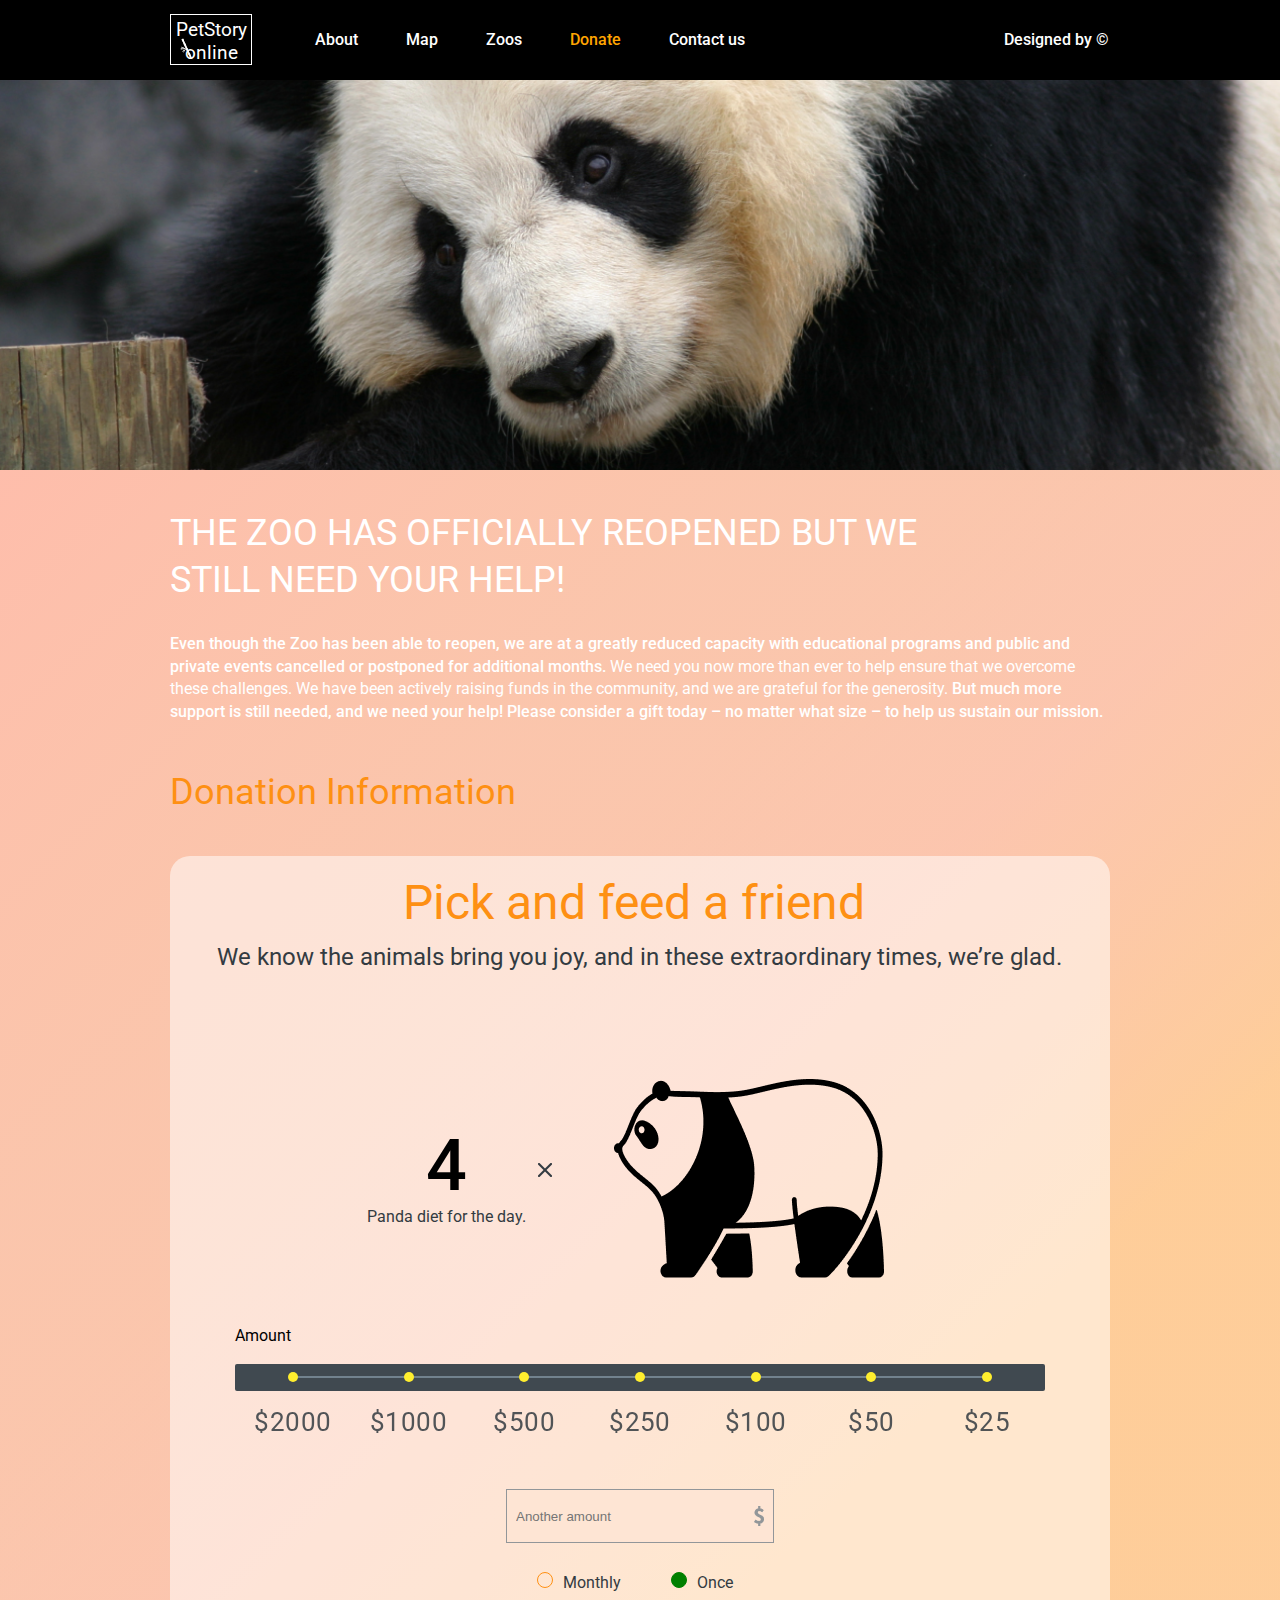
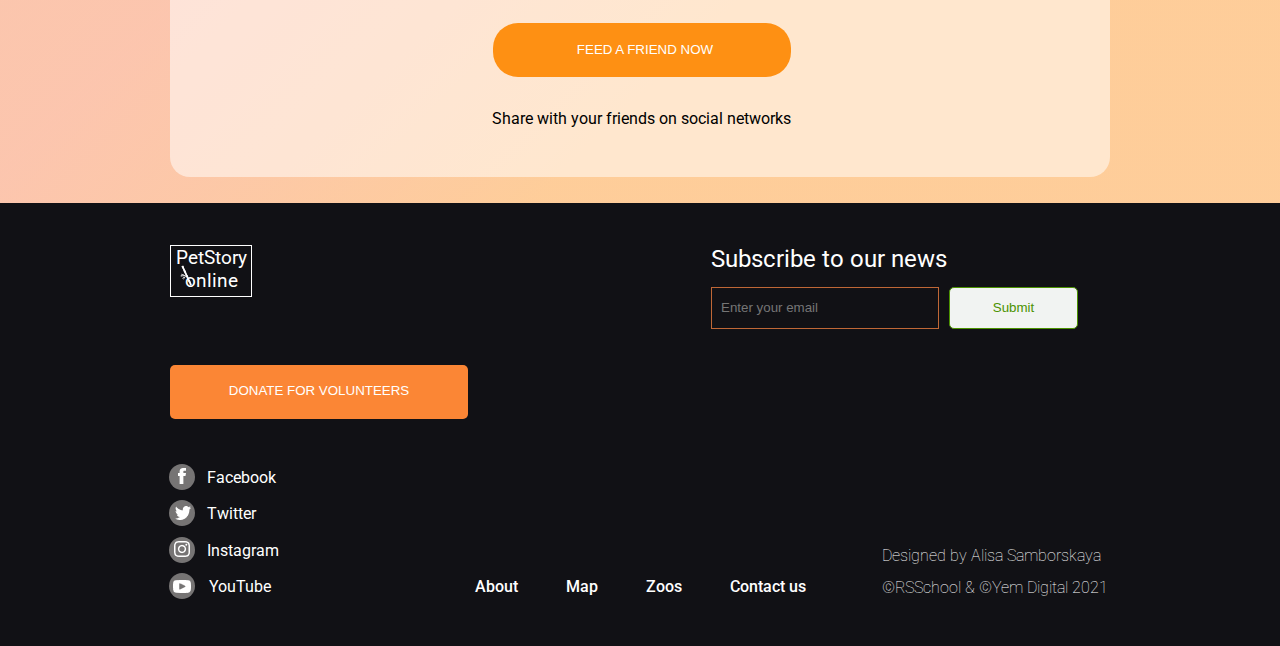
==== commit 75dd2a44: "feat: add adaptiv on the donate page (320px)" ====
--- a/online-zoo/pages/donate/index.html
+++ b/online-zoo/pages/donate/index.html
@@ -76,6 +76,7 @@
                                 <div class="donate__diet">
                                     <p class="p1">4</p>
                                     <p class="p2">Panda diet for the day.</p>
+                                    <p class="p3" style="font-size: 9px">Panda&nbsp;diet&nbsp;for&nbsp;the&nbsp;day.</p>
                                 </div>
                                 <div class="donate__icon">
                                     <img src="../../assets/icons/x_icon.png" alt="x__icon">
@@ -276,7 +277,7 @@
                                 </li>
                                 <li><a href="#" class="menu__link">Map</a></li>
                                 <li><a href="#" class="menu__link">Zoos</a></li>
-                                <li><a href="#" class="menu__link">Contact us</a></li>
+                                <li><a href="#" class="menu__link">Contact&nbsp;us</a></li>
                             </ul>
                         </div>
                     </nav>
--- a/online-zoo/pages/donate/style.css
+++ b/online-zoo/pages/donate/style.css
@@ -158,7 +158,7 @@
 
 /* feed__friend */
 .feed__friend {
-    min-height: 1482px; /*
+    height: 1482px; /*
     gew
     few
     fe
@@ -260,6 +260,10 @@
     position: relative;
     bottom: 18px;
     right: 1px;
+}
+
+.p3 {
+    display: none;
 }
 
 .donate__icon {
@@ -848,7 +852,7 @@
     }
     
     .footer {
-        margin-top: -149px;
+        margin-top: -67px;
     }
     .subscribe__form {
         position: relative;
@@ -868,6 +872,10 @@
 }
 
 @media screen and (max-width: 999px) {
+    body {
+        height: 1930px;
+    }
+
     .wrapper {
         max-width: 600px;
     }
@@ -987,6 +995,12 @@
     .footer {
         height: 282px;
     }
+    .footer .container {
+        height: 282px;
+    }
+    .footer .container .wrapper{
+        height: 282px;
+    }
     .subscribe__form {
         display: none;
     }
@@ -1004,6 +1018,7 @@
     }
     .footer__content {
         align-items: center;
+        height: 282px;
     }
     .footer__logo {
         margin-top: -70px;
@@ -1025,7 +1040,7 @@
     }
     .footer__menu__body {
         left: -40px;
-        top: 52px;
+        top: 48px;
     }
     .menu__list li {
         margin-right: 37px;
@@ -1033,7 +1048,7 @@
     .designer__end {
         position: relative;
         left: 373px;
-        top: -19px;
+        top: -27px;
     }
 
 
@@ -1044,3 +1059,203 @@
         display: block;
     }
 }
+
+@media screen and (max-width: 639px) { 
+    .wrapper {
+        max-width: 300px;
+    }
+
+    body {
+        max-height: 1678px;
+    }
+
+    .header {
+        height: 34px;
+    }
+    .background__panda {
+        height: 207px;
+        background-position: 33%;
+        background-size: 236% 90%;
+        margin-top: 28px;
+    }
+
+    .content__text {
+        line-height: 22px;
+    }
+    .donation__info {
+        font-size: 24px;
+        margin-top: -17px;
+    }
+    .donate__title {
+        font-size: 24px;
+        padding-top: 21px;
+    }
+    .donate__text {
+        font-size: 16px;
+        margin-top: 12px;
+        line-height: 22px;
+    }
+    .donate__panda img {
+        width: 160px;
+    }
+    .donate__diet .p1 {
+        font-size: 40px;
+    }
+    .donate__diet:last-child {
+        font-size: 8px;
+    }
+    .p2 {
+        display: none;
+    }
+    .p3 {
+        display: block;
+    }
+    .donate__diet {
+        margin-top: 47px;
+        margin-left: 10px;
+        margin-right: -10px;
+    }
+    .donate__icon {
+        margin-top: 19px;
+        margin-right: 42px;
+    }
+    .donate__icon img {
+        width: 8px;
+    }
+    .donate__panda {
+        margin-top: 0;
+        right: 5px;
+        top: 5px;
+    }
+    .p1 {
+        position: relative;
+        left: -5px;
+        top: 0px;
+    }
+    .p3 {
+        position: relative;
+        left: -5px;
+        top: -7px;
+    }
+    .donate__amount {
+        margin-top: 4px;
+        margin-left: 0;
+    }
+    #form-wrapper {
+        width: 300px;
+        height: 13.5px;
+        margin-left: 0;
+        margin-top: -8px;
+    }
+    form #debt-amount-slider::before {
+        content: " ";
+        position: absolute;
+        height: 2px;
+        width: 100%;
+        width: calc(92% * (8.8 / 10));
+        top: 65%;
+        left: 50%;
+        transform: translate(-50%, -50%);
+        background: #72828E;
+    }
+    form #debt-amount-slider label::after {
+        left: 50%;
+        top: 65%;
+        width: 5px;
+        height: 5px;
+    }
+    form #debt-amount-slider label::before {
+        margin-top: 3px;
+        font-size: 13px;
+        font-weight: 700;
+    }
+    form #debt-amount-slider input:checked+label::after {
+        border-width: 4px;
+        transform: translate(-50%, -50%) scale(0.75);
+        content: '';
+        position: absolute;
+        background-image: url('../../assets/images/circles.png');
+        left: 50%;
+        top: 65%;
+        height: 20px;
+        width: 20px;
+        background-size: 20px 20px;
+    }
+    .donate__middle {
+        margin-top: 50px;
+    }
+    .donate__radio__buttons {
+        margin-top: 25px;
+    }
+    .feed__friend__now {
+        margin-top: 27px;
+    }
+    .donate__share {
+        margin-left: 0;
+        margin-top: 31px;
+        min-width: 301px;
+    }
+    .wrpr {
+        max-height: 590px;
+    }
+    .feed__friend {
+        max-height: 1295px;
+    }
+
+
+    .footer {
+        margin-top: -149px;
+        height: 340px;
+    }
+    .footer__content {
+        flex-direction: column;
+        align-items: center;
+        justify-content: space-between;
+        height: 341px;
+    }
+    .footer__logo { 
+        margin-top: 20px;
+        margin-left: -101px;
+    }
+    .footer__logo__bamboo {
+        top: 18px;
+        margin-left: 73px;
+    }
+    .footer__logo h2 {
+        border: none;
+        width: 128px;
+    }
+    .nw_ic2 {
+        display: flex;
+        margin-top: -50px;
+        margin-left: -8px;
+    }
+    .nw_ic2 li {
+        margin-right: 42px;
+    }
+    .wrapper__donat__button {
+        margin-top: 0px;
+        margin-left: -78px;
+    }
+    .wrapper__wrapper {
+        width: 200px;
+    }
+    .designer__end {
+        left: 17px;
+        top: -63px;
+    }
+    .designer__end p {
+        font-size: 14px;
+        font-weight: 100;
+        letter-spacing: 0.5px;
+        line-height: 30px;
+    }
+    .footer__menu__body {
+        top: 75px;
+        margin-left: 10px;
+    }
+    .footer__menu__body .menu__list li {
+        margin-right: 28px;
+        max-width: 90px;
+    }
+}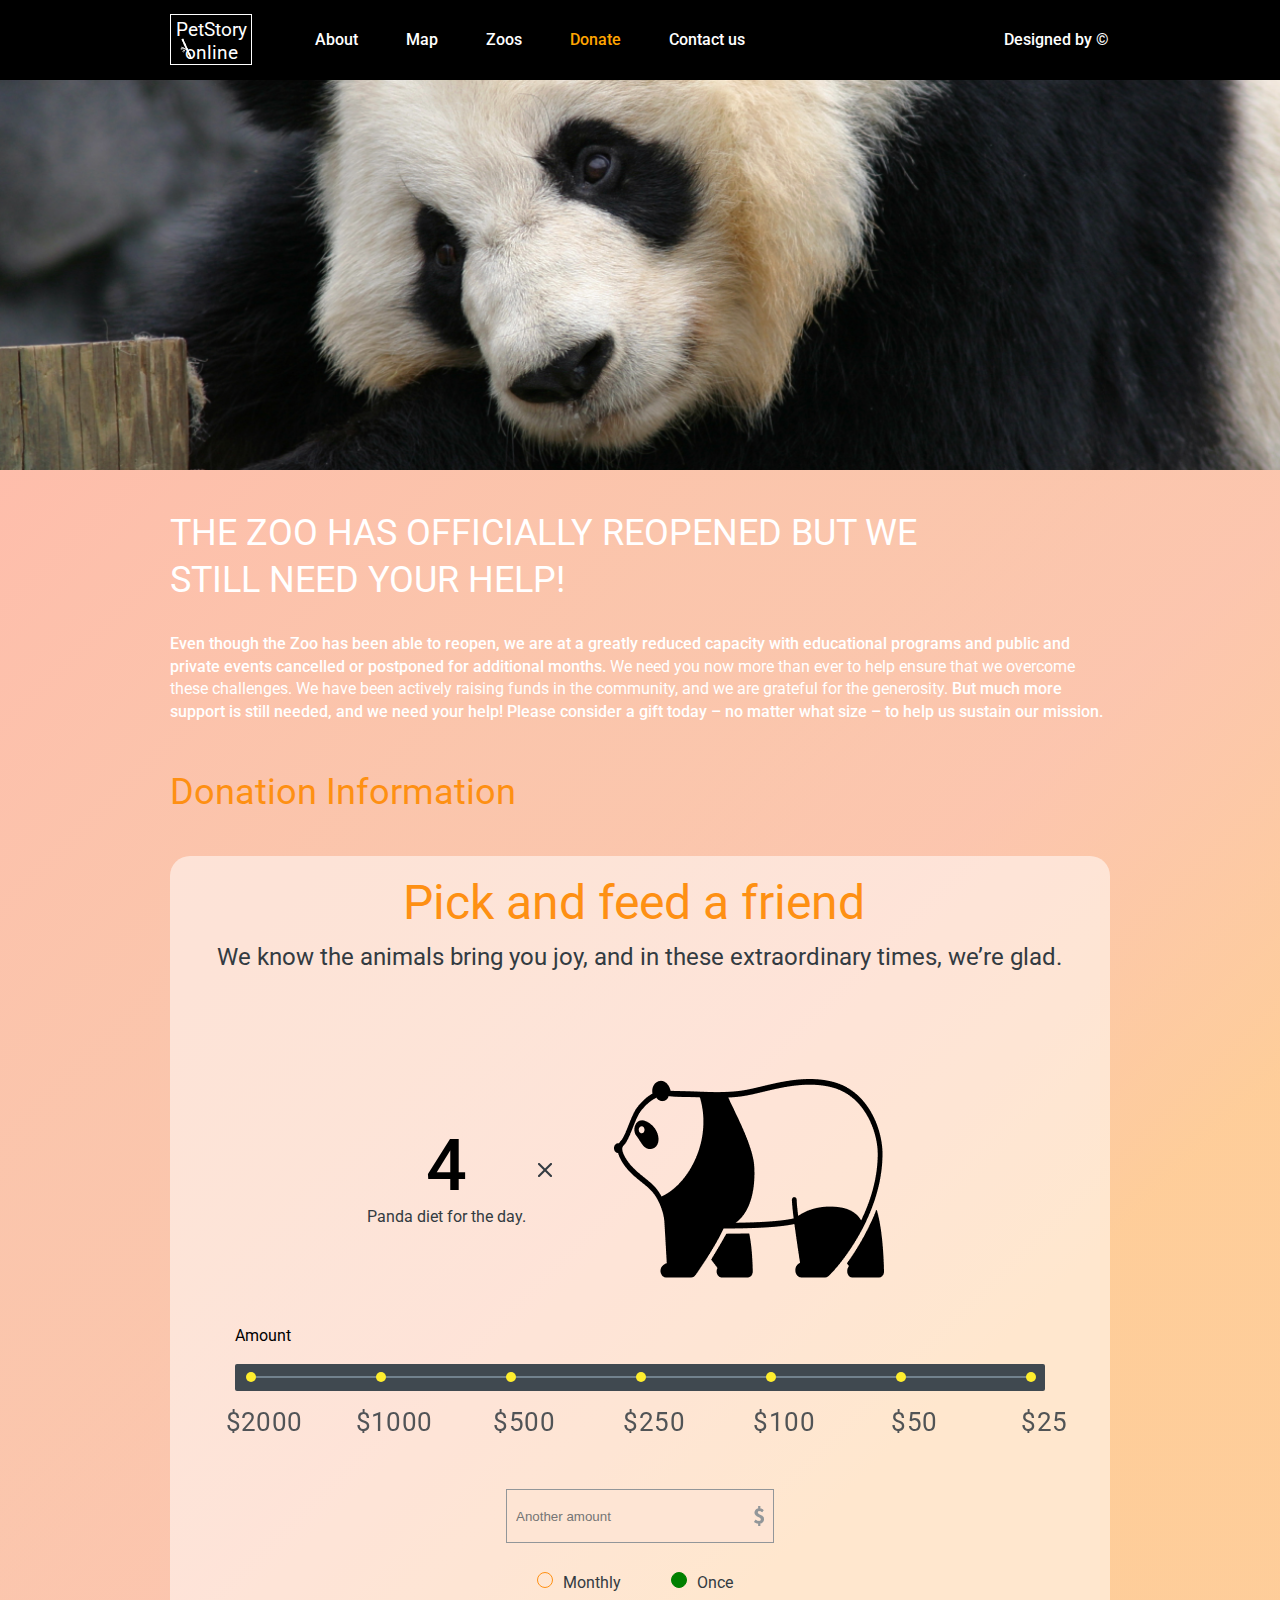
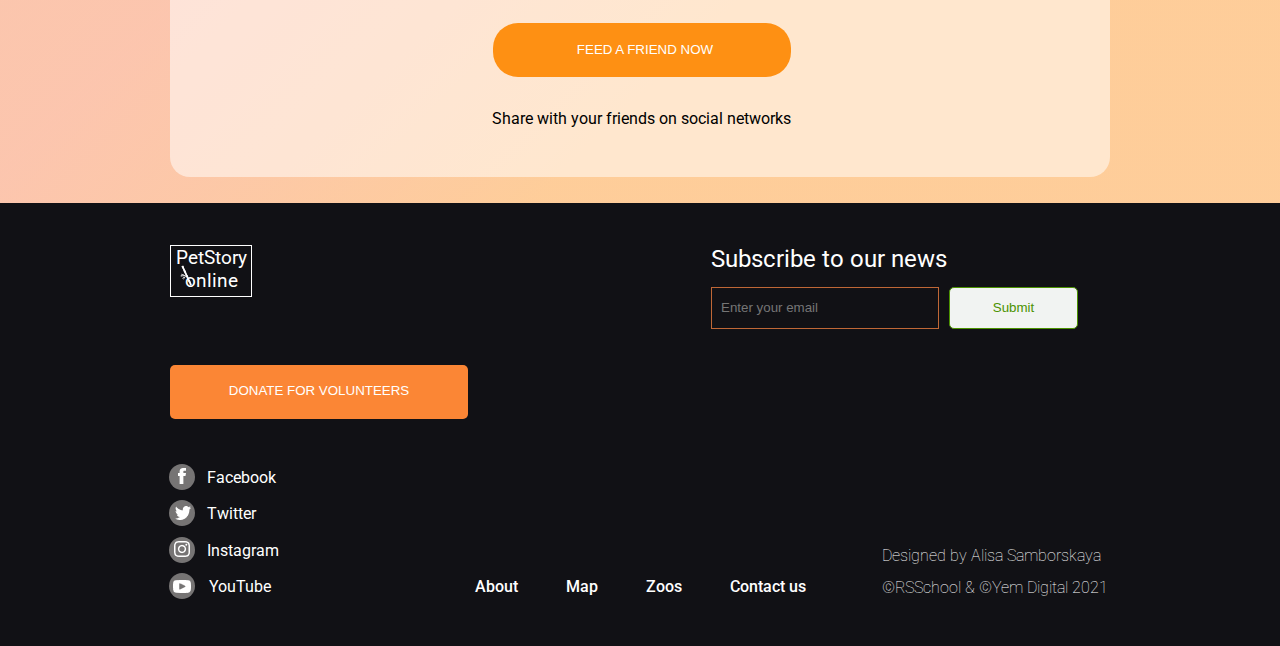
==== commit f002ad6e: "feat: add burger-menu on the landing and donate pages" ====
--- a/online-zoo/pages/donate/index.html
+++ b/online-zoo/pages/donate/index.html
@@ -16,6 +16,38 @@
     <title>donate</title>
 </head>
 <body>
+    <nav class="navbar">
+        <div class="container">
+            <div class="navbar__wrap">
+                <div class="header__logo">
+                    <div class="header__logo__bamboo">
+                        <img src="../../assets/icons/bamboo_orange.svg" alt="bamboo">
+                    </div>
+                    <h2>
+                        <a href="https://rolling-scopes-school.github.io/nkp1sss-JSFE2022Q3/online-zoo/pages/main">PetStory
+                            online</a>
+                    </h2>
+                </div>
+                <div class="wrapper__menu">
+                    <ul class="burger__menu">
+                        <li><a class="about"
+                                href="https://rolling-scopes-school.github.io/nkp1sss-JSFE2022Q3/online-zoo/pages/main">About</a>
+                        </li>
+                        <li><a href="#" class="menu__link">Map</a></li>
+                        <li><a href="#" class="menu__link">Zoos</a></li>
+                        <li><a href="https://rolling-scopes-school.github.io/nkp1sss-JSFE2022Q3/online-zoo/pages/donate"
+                                class="menu__link">Donate</a></li>
+                        <li><a href="#" class="menu__link">Contact us</a></li>
+                        <li><a href="#" class="menu__link">Designed by ©</a></li>
+                    </ul>
+                </div>
+                <div class="close__bm">
+                    <img src="../../assets/icons/x_icon.svg" alt="x_icon">
+                </div>
+                <div class="overlay"></div>
+            </div>
+        </div>
+    </nav>
     <header class="header">
         <div class="container">
             <div class="wrapper">
@@ -288,5 +320,6 @@
             </div>
         </div>
     </footer>
+    <script src="menu-burger.js"></script>
 </body>
 </html>--- a/online-zoo/pages/donate/style.css
+++ b/online-zoo/pages/donate/style.css
@@ -141,6 +141,100 @@
 
 .designed:hover {
     text-decoration: underline;
+}
+
+/* Menu-burger */
+.header__logo h2 {
+    border: 1.18841px solid #FE9013;
+    font-weight: 400;
+    font-size: 15.2116px;
+    line-height: 120%;
+    text-align: center;
+    vertical-align: center;
+    padding-top: 4px;
+    border-radius: 1px;
+}
+
+.header__logo h2 a {
+    color: #FE9013;
+    padding: 0;
+}
+
+.navbar__wrap {
+    margin-left: 38px;
+    margin-top: 10px;
+}
+
+.navbar .header__logo {
+    width: 66px;
+    height: 42px;
+    margin-top: -3px;
+}
+
+.navbar .header__logo__bamboo {
+    position: absolute;
+    top: 28px;
+    margin-left: 26px;
+}
+
+.wrapper__menu {
+    margin-top: 32px;
+    margin-left: -68px;
+}
+
+.burger__menu li {
+    list-style-type: none;
+    margin-bottom: 19px;
+}
+
+.burger__menu li a {
+    color: black;
+    font-size: 16px;
+}
+
+.close__bm {
+    position: absolute;
+    top: 25px;
+    right: 25px;
+    width: 25px;
+    height: 25px;
+}
+
+.close__bm img {
+    width: 100%;
+}
+
+.navbar {
+    background-color: white;
+    position: fixed;
+    z-index: 100000000;
+    left: -100%;
+    width: 100%;
+    transition: 0.4s;
+    margin-top: -25px;
+}
+.navbar.open {
+    left: 0;
+}
+
+.overlay {
+    position: fixed;
+    top: 0;
+    left: -200%;
+    width: 100vw;
+    height: 100vh;
+    z-index: 900;
+    background-color: black;
+    opacity: 0.5;
+    margin-top: 308px;
+}
+
+.overlay.open {
+    left: 0;
+}
+
+body.noscroll {
+    overflow-y: hidden;
 }
 
 /* background__panda */
@@ -320,7 +414,8 @@
     flex-direction: row;
     align-content: stretch;
     position: relative;
-    width: 100%;
+    left: -33px;
+    width: 106.4%;
     height: 50px;
     user-select: none;
     position: absolute;
@@ -358,7 +453,7 @@
 form #debt-amount-slider label::before {
     content: attr(data-debt-amount);
     position: absolute;
-    left: 50%;
+    left: 60%;
     margin-top: 10px;
     transform: translate(-50%, 45px);
     font-size: 26px;
@@ -835,6 +930,10 @@
         width: 810px;
         margin-left: 65px;
     }
+    form #debt-amount-slider {
+        left: -49px;
+        width: 112.4%;
+    }
     form #debt-amount-slider::before {
         content: " ";
         position: absolute;
@@ -920,10 +1019,10 @@
     }
 
     .background__panda {
-        height: 353px;
+        height: 358px;
         background-position: 37%;
-        background-size: 216%;
-        margin-top: 30px;
+        background-size: 223%;
+        margin-top: 25px;
     }
 
     .content__title {
@@ -957,6 +1056,13 @@
         width: 600px;
         margin-left: 0;
         margin-top: -8px;
+    }
+    form #debt-amount-slider {
+        left: -26px;
+        width: 108.4%;
+    }
+    form #debt-amount-slider label::before {
+        left: 50%;    
     }
     form #debt-amount-slider::before {
         content: " ";
@@ -1065,12 +1171,16 @@
         max-width: 300px;
     }
 
+    .navbar {
+        margin-top: -28px;
+    }
+
     body {
         max-height: 1678px;
     }
 
     .header {
-        height: 34px;
+        height: 35px;
     }
     .background__panda {
         height: 207px;
@@ -1146,6 +1256,10 @@
         height: 13.5px;
         margin-left: 0;
         margin-top: -8px;
+    }
+    form #debt-amount-slider {
+        left: -15px;
+        width: 108.4%;
     }
     form #debt-amount-slider::before {
         content: " ";
@@ -1189,6 +1303,7 @@
     }
     .feed__friend__now {
         margin-top: 27px;
+        margin-left: 0;
     }
     .donate__share {
         margin-left: 0;
@@ -1211,7 +1326,7 @@
         flex-direction: column;
         align-items: center;
         justify-content: space-between;
-        height: 341px;
+        height: 339px;
     }
     .footer__logo { 
         margin-top: 20px;
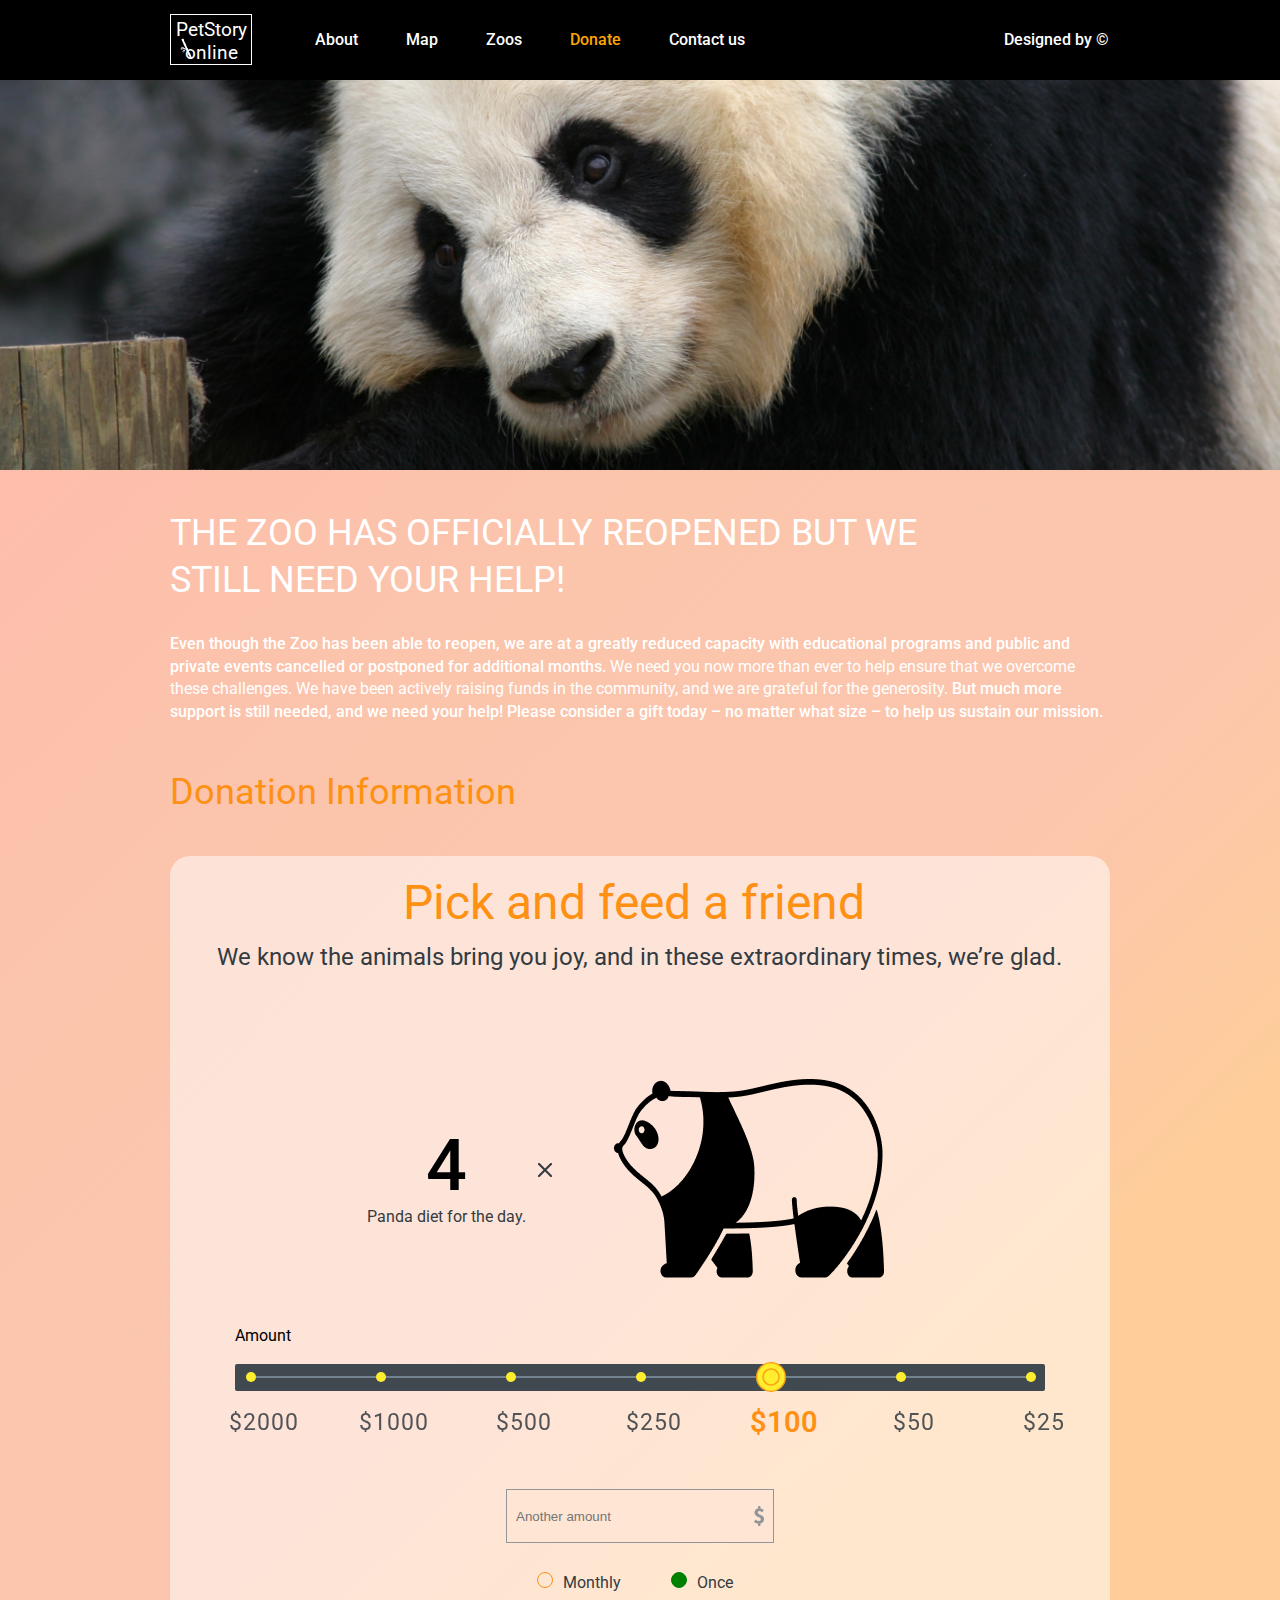
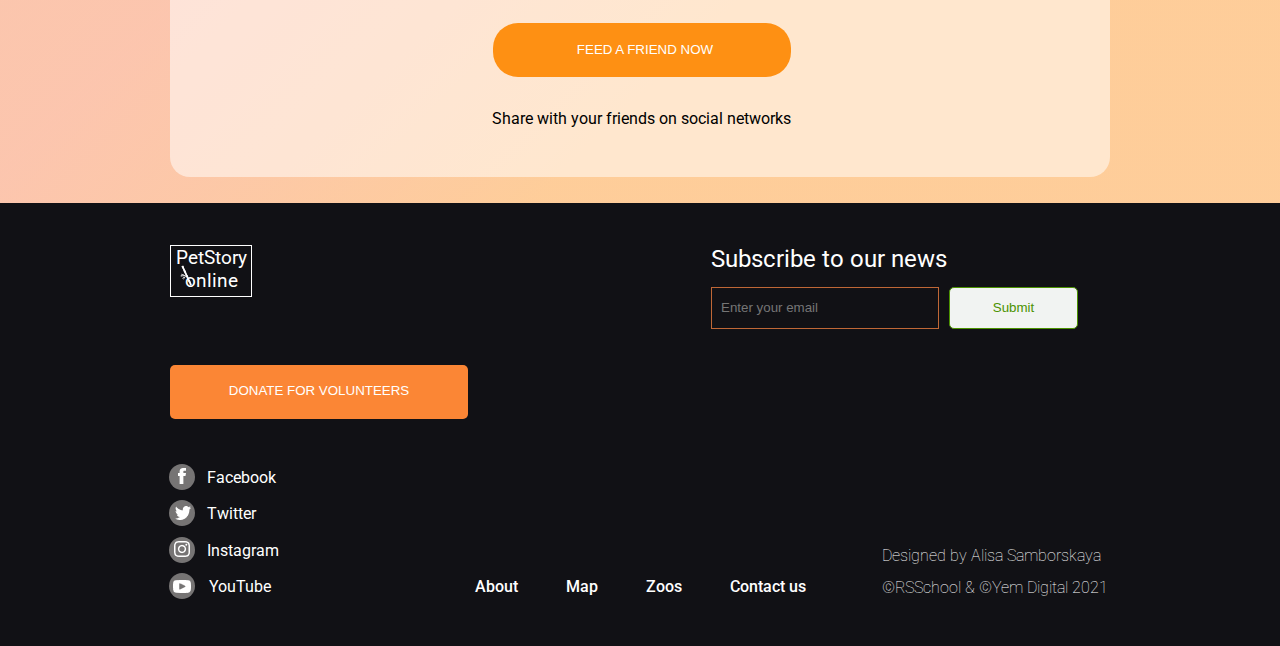
==== commit b35304a6: "fix: minor changes" ====
--- a/online-zoo/pages/donate/index.html
+++ b/online-zoo/pages/donate/index.html
@@ -123,55 +123,55 @@
                                     <form action="/p/quote.php" method="GET">
                                         <div class="slider1600">
                                             <div id="debt-amount-slider">
-                                                <input type="radio" name="debt-amount" id="1" value="1" required>
+                                                <input class="debt-input" type="radio" name="debt-amount" id="1" value="1" required>
                                                 <label for="1" data-debt-amount="$5000"></label>
-                                                <input type="radio" name="debt-amount" id="2" value="2" required>
+                                                <input class="debt-input" type="radio" name="debt-amount" id="2" value="2" required>
                                                 <label for="2" data-debt-amount="$2000"></label>
-                                                <input type="radio" name="debt-amount" id="3" value="3" required>
+                                                <input class="debt-input" type="radio" name="debt-amount" id="3" value="3" required>
                                                 <label for="3" data-debt-amount="$1000"></label>
-                                                <input type="radio" name="debt-amount" id="4" value="4" required>
+                                                <input class="debt-input" type="radio" name="debt-amount" id="4" value="4" required>
                                                 <label for="4" data-debt-amount="$500"></label>
-                                                <input type="radio" name="debt-amount" id="5" value="5" required>
+                                                <input class="debt-input" type="radio" name="debt-amount" id="5" value="5" required>
                                                 <label for="5" data-debt-amount="$250"></label>
-                                                <input type="radio" name="debt-amount" id="6" value="6" required>
-                                                <label for="6" data-debt-amount="$100"></label>
-                                                <input type="radio" name="debt-amount" id="7" value="7" required>
+                                                <input class="debt-input" type="radio" name="debt-amount" id="6" value="6" required>
+                                                <label class="sex" for="6" data-debt-amount="$100"></label>
+                                                <input class="debt-input" type="radio" name="debt-amount" id="7" value="7" required>
                                                 <label for="7" data-debt-amount="$50"></label>
-                                                <input type="radio" name="debt-amount" id="8" value="8" required>
+                                                <input class="debt-input" type="radio" name="debt-amount" id="8" value="8" required>
                                                 <label for="8" data-debt-amount="$25"></label>
                                                 <div id="debt-amount-pos"></div>
                                             </div>
                                         </div>
                                         <div class="slider1000">
                                             <div id="debt-amount-slider">
-                                                <input type="radio" name="debt-amount" id="12" value="2" required>
-                                                <label for="12" data-debt-amount="$2000"></label>
-                                                <input type="radio" name="debt-amount" id="13" value="3" required>
+                                                <input class="debt-input" type="radio" name="debt-amount1" id="12" value="2" required>
+                                                <label class="debt-input" for="12" data-debt-amount="$2000"></label>
+                                                <input class="debt-input" type="radio" name="debt-amount1" id="13" value="3" required>
                                                 <label for="13" data-debt-amount="$1000"></label>
-                                                <input type="radio" name="debt-amount" id="14" value="4" required>
+                                                <input class="debt-input" type="radio" name="debt-amount1" id="14" value="4" required>
                                                 <label for="14" data-debt-amount="$500"></label>
-                                                <input type="radio" name="debt-amount" id="15" value="5" required>
+                                                <input class="debt-input" type="radio" name="debt-amount1" id="15" value="5" required>
                                                 <label for="15" data-debt-amount="$250"></label>
-                                                <input type="radio" name="debt-amount" id="16" value="6" required>
+                                                <input class="debt-input" checked type="radio" name="debt-amount1" id="16" value="6" required>
                                                 <label for="16" data-debt-amount="$100"></label>
-                                                <input type="radio" name="debt-amount" id="17" value="7" required>
+                                                <input class="debt-input" type="radio" name="debt-amount1" id="17" value="7" required>
                                                 <label for="17" data-debt-amount="$50"></label>
-                                                <input type="radio" name="debt-amount" id="18" value="8" required>
+                                                <input class="debt-input" type="radio" name="debt-amount1" id="18" value="8" required>
                                                 <label for="18" data-debt-amount="$25"></label>
                                                 <div id="debt-amount-pos"></div>
                                             </div>
                                         </div>
                                         <div class="slider640">
                                             <div id="debt-amount-slider">
-                                                <input type="radio" name="debt-amount" id="24" value="4" required>
+                                                <input class="debt-input" type="radio" name="debt-amount2" id="24" value="4" required>
                                                 <label for="24" data-debt-amount="$500"></label>
-                                                <input type="radio" name="debt-amount" id="25" value="5" required>
+                                                <input class="debt-input" type="radio" name="debt-amount2" id="25" value="5" required>
                                                 <label for="25" data-debt-amount="$250"></label>
-                                                <input type="radio" name="debt-amount" id="26" value="6" required>
+                                                <input class="debt-input" checked type="radio" name="debt-amount2" id="26" value="6" required>
                                                 <label for="26" data-debt-amount="$100"></label>
-                                                <input type="radio" name="debt-amount" id="27" value="7" required>
+                                                <input class="debt-input" type="radio" name="debt-amount2" id="27" value="7" required>
                                                 <label for="27" data-debt-amount="$50"></label>
-                                                <input type="radio" name="debt-amount" id="28" value="8" required>
+                                                <input class="debt-input" type="radio" name="debt-amount2" id="28" value="8" required>
                                                 <label for="28" data-debt-amount="$25"></label>
                                                 <div id="debt-amount-pos"></div>
                                             </div>
@@ -320,6 +320,7 @@
             </div>
         </div>
     </footer>
-    <script src="menu-burger.js"></script>
+    <script src="scripts/menu-burger.js"></script>
+    <script src="scripts/validation.js"></script>
 </body>
 </html>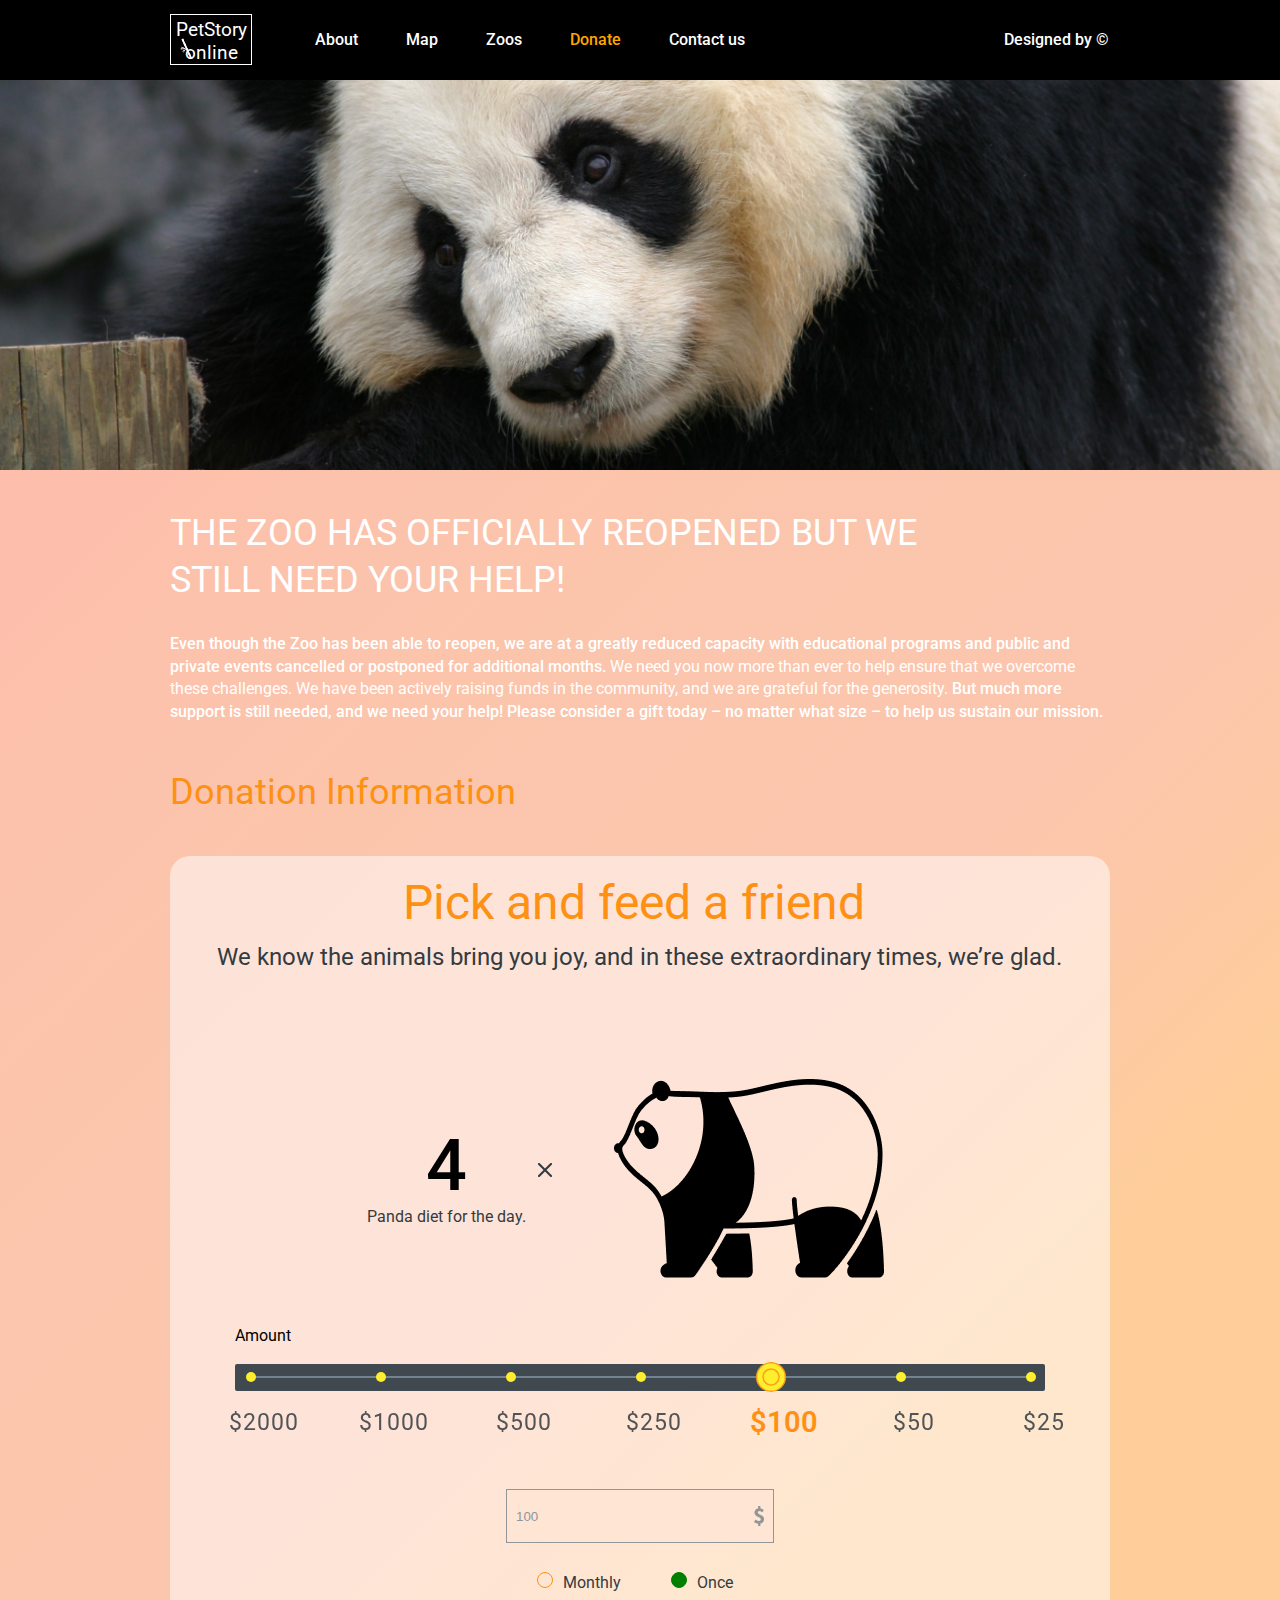
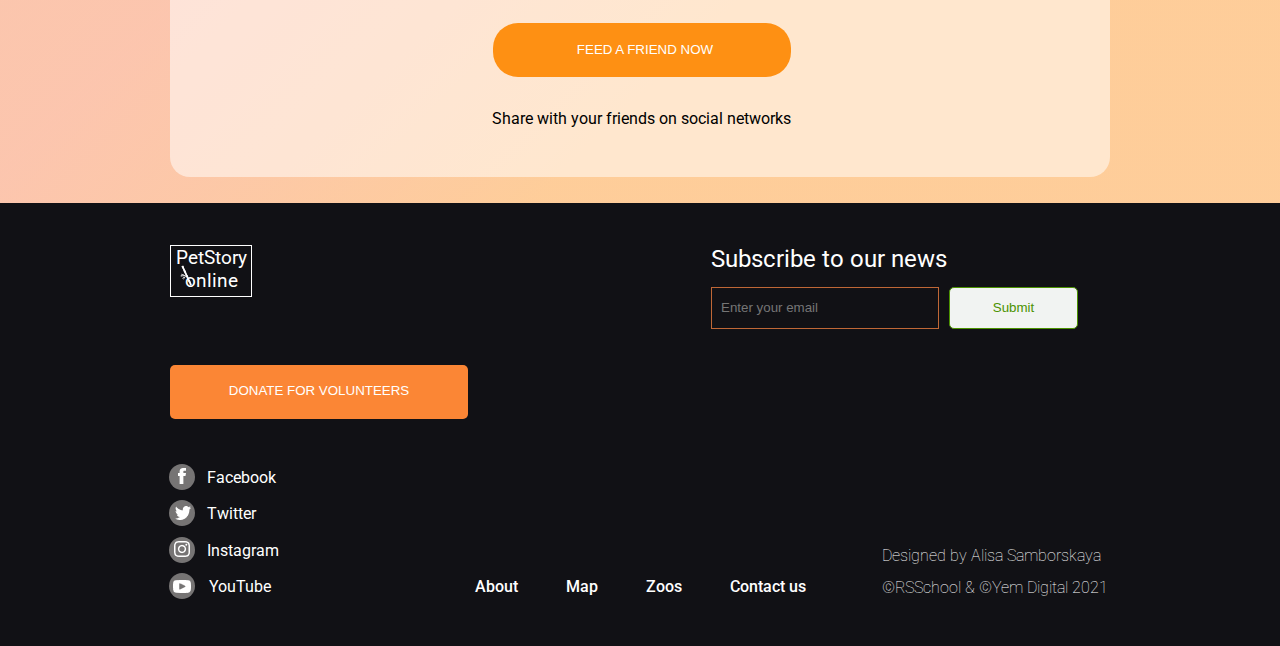
==== commit 61ff97c9: "feat: add validation, testimonials popup and swiper" ====
--- a/online-zoo/pages/donate/index.html
+++ b/online-zoo/pages/donate/index.html
@@ -134,7 +134,7 @@
                                                 <input class="debt-input" type="radio" name="debt-amount" id="5" value="5" required>
                                                 <label for="5" data-debt-amount="$250"></label>
                                                 <input class="debt-input" type="radio" name="debt-amount" id="6" value="6" required>
-                                                <label class="sex" for="6" data-debt-amount="$100"></label>
+                                                <label for="6" data-debt-amount="$100"></label>
                                                 <input class="debt-input" type="radio" name="debt-amount" id="7" value="7" required>
                                                 <label for="7" data-debt-amount="$50"></label>
                                                 <input class="debt-input" type="radio" name="debt-amount" id="8" value="8" required>
@@ -181,7 +181,7 @@
                             </div>
                             <div class="donate__middle">
                                 <div class="donate__number">
-                                    <input  oninput="if (value.length > 4) value = 9999" min="1" max="9999" maxlength="4" class="donate__number__input" type="number" placeholder="Another amount">
+                                    <input  oninput="if (value.length > 4) value = 9999" min="1" max="9999" maxlength="4" class="donate__number__input" type="number" placeholder="Another amount" value="100">
                                 </div>
                                 <div class="donate__radio__buttons">
                                     <div class="rb__first">
@@ -321,6 +321,6 @@
         </div>
     </footer>
     <script src="scripts/menu-burger.js"></script>
-    <script src="scripts/validation.js"></script>
+    <script src="scripts/formValidation.js"></script>
 </body>
 </html>--- a/online-zoo/pages/donate/style.css
+++ b/online-zoo/pages/donate/style.css
@@ -1373,4 +1373,11 @@
         margin-right: 28px;
         max-width: 90px;
     }
+}
+
+.overlay.open {
+
+}
+.overlay .open {
+    
 }